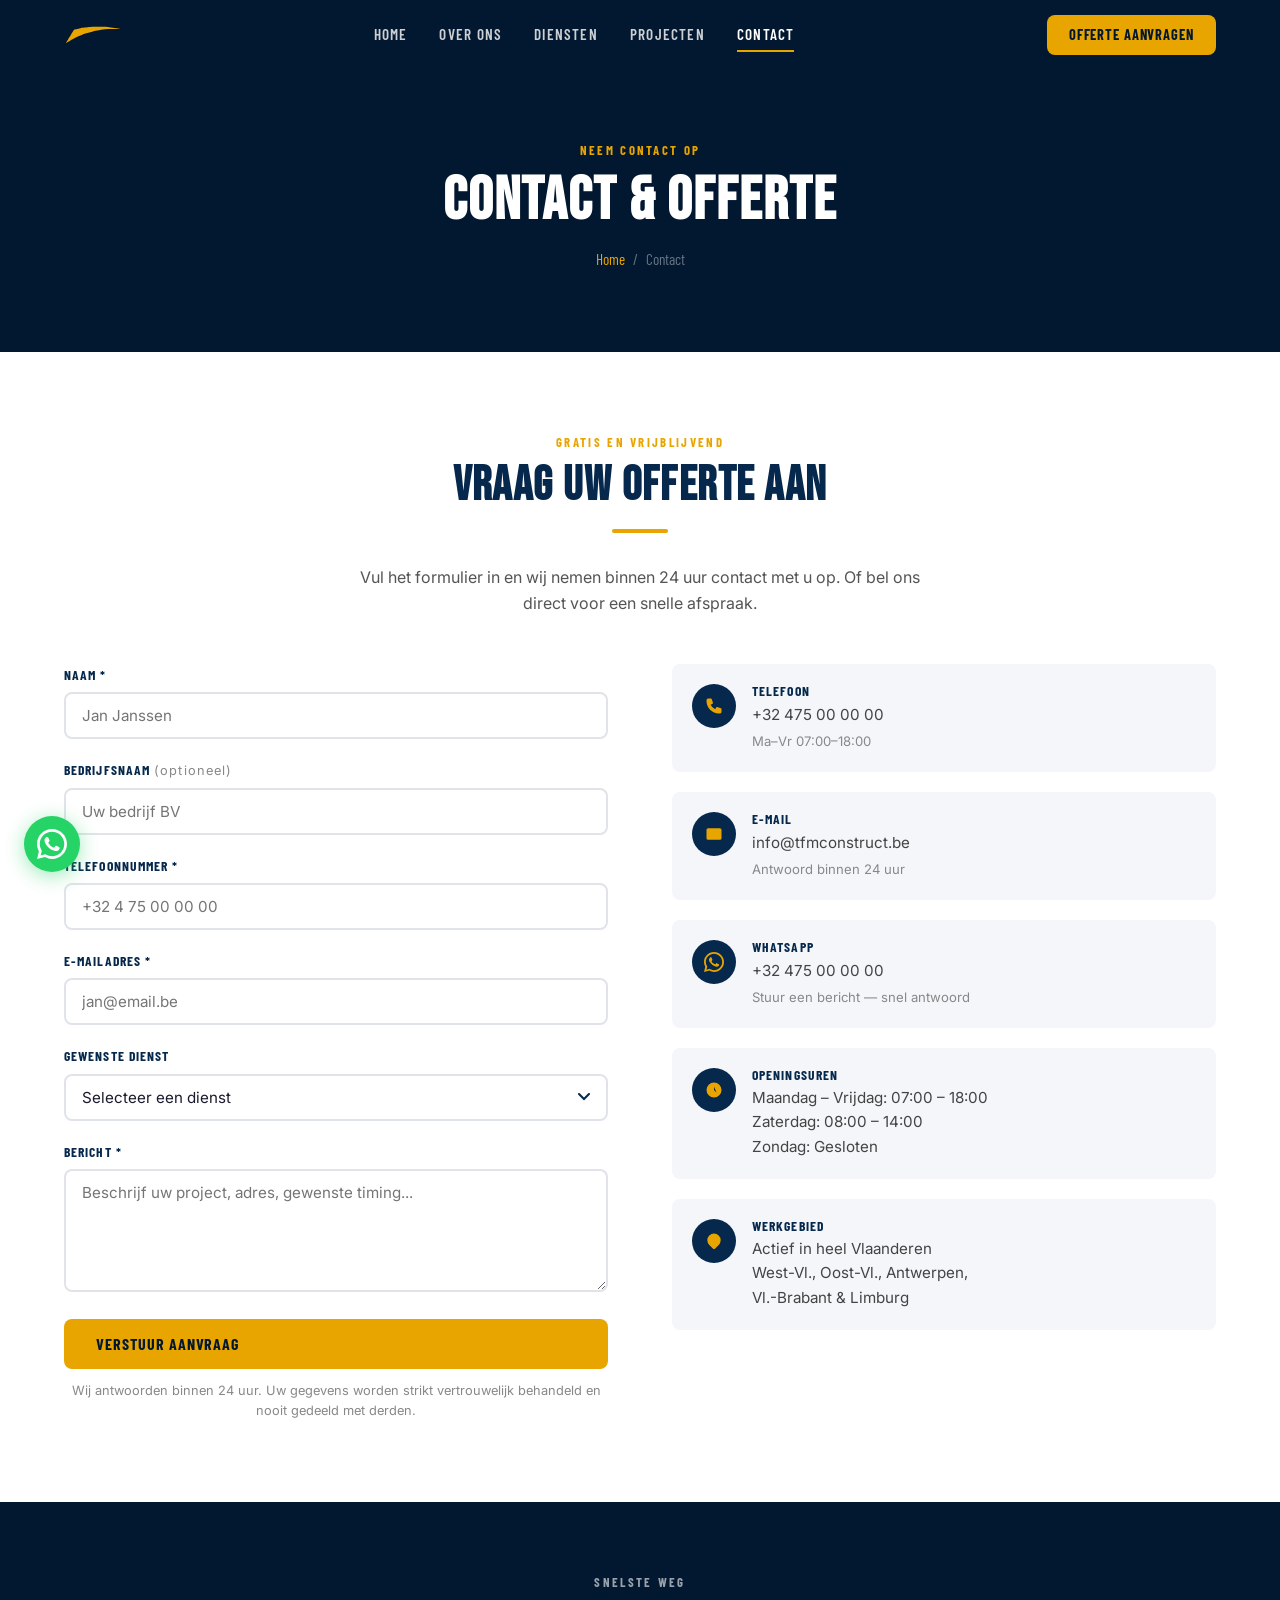
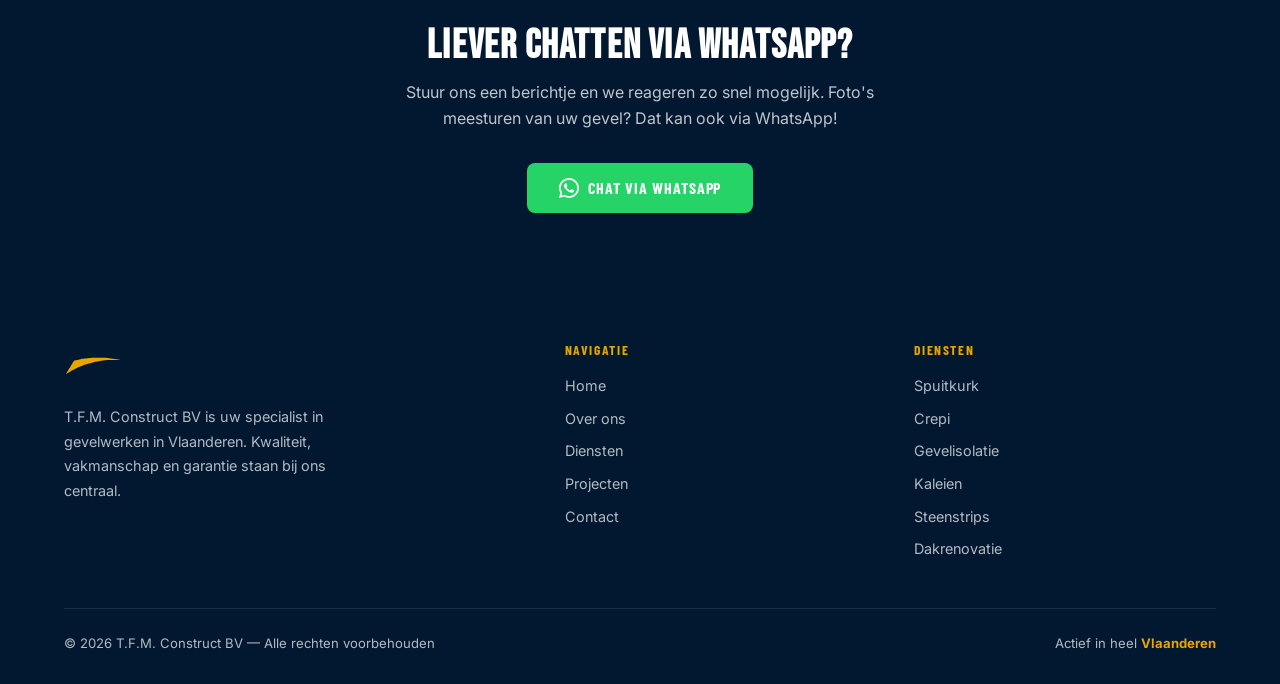
==== contact.html @ 4336fee7 "Accurate Flanders map, lightbox on all photos, new services (Steenstrips + Dakwerken), nav Home, cro" ====
<!DOCTYPE html>
<html lang="nl">
<head>
  <meta charset="UTF-8">
  <meta name="viewport" content="width=device-width,initial-scale=1">
  <title>Contact — Gratis Offerte Aanvragen | T.F.M. Construct BV</title>
  <meta name="description" content="Neem contact op met T.F.M. Construct BV voor een gratis plaatsbezoek en offerte. Gevelwerken in heel Vlaanderen. Bereikbaar via telefoon, e-mail of WhatsApp.">
  <link rel="canonical" href="https://tfmconstruct.be/contact.html">

  <meta property="og:type" content="website">
  <meta property="og:title" content="Contact — Gratis Offerte Aanvragen | T.F.M. Construct BV">
  <meta property="og:description" content="Neem contact op voor een gratis plaatsbezoek en vrijblijvende offerte voor gevelwerken in Vlaanderen.">
  <meta property="og:url" content="https://tfmconstruct.be/contact.html">

  <meta name="geo.region" content="BE-VLG">
  <meta name="geo.placename" content="Vlaanderen">
  <meta name="ICBM" content="51.0,4.0">

  <link rel="preconnect" href="https://fonts.googleapis.com">
  <link rel="preconnect" href="https://fonts.gstatic.com" crossorigin>

  <link rel="stylesheet" href="style.css">

  <script type="application/ld+json">
  {
    "@context": "https://schema.org",
    "@type": "BreadcrumbList",
    "itemListElement": [
      {"@type":"ListItem","position":1,"name":"Home","item":"https://tfmconstruct.be/"},
      {"@type":"ListItem","position":2,"name":"Contact","item":"https://tfmconstruct.be/contact.html"}
    ]
  }
  </script>
</head>
<body>

<!-- NAV -->
<nav class="nav" role="navigation" aria-label="Hoofdnavigatie">
  <div class="nav-inner">
    <a href="index.html" aria-label="T.F.M. Construct BV — Home">
      <img src="GEVELWERKEN logo-2.svg" class="logo-img" alt="T.F.M. Construct BV" width="160" height="46">
    </a>
    <div class="nav-links">
      <a href="index.html">Home</a>
      <a href="over-ons.html">Over ons</a>
      <a href="diensten.html">Diensten</a>
      <a href="projecten.html">Projecten</a>
      <a href="contact.html" class="active">Contact</a>
    </div>
    <a href="contact.html" class="nav-cta active" aria-current="page">Offerte aanvragen</a>
    <button class="hamburger" aria-label="Menu openen" aria-expanded="false">
      <span></span><span></span><span></span>
    </button>
  </div>
</nav>
<div class="mobile-menu" role="dialog" aria-modal="true" aria-label="Mobiel menu">
  <a href="index.html">Home</a>
  <a href="over-ons.html">Over ons</a>
  <a href="diensten.html">Diensten</a>
  <a href="projecten.html">Projecten</a>
  <a href="contact.html" class="active">Contact</a>
  <a href="contact.html" class="btn-primary">Offerte aanvragen</a>
</div>

<!-- PAGE HERO -->
<header class="page-hero">
  <div class="si">
    <p class="section-label">Neem contact op</p>
    <h1>Contact &amp; Offerte</h1>
    <nav class="breadcrumb" aria-label="Broodkruimelpad">
      <a href="index.html">Home</a>
      <span aria-hidden="true">/</span>
      <span aria-current="page">Contact</span>
    </nav>
  </div>
</header>

<!-- CONTACT FORM + INFO -->
<section id="contact" class="contact-section">
  <div class="si">
    <div class="section-center reveal">
      <p class="section-label">Gratis en vrijblijvend</p>
      <h2 class="section-title">Vraag uw offerte aan</h2>
      <div class="gold-line"></div>
      <p style="color:#555;max-width:580px;margin:0 auto">Vul het formulier in en wij nemen binnen 24 uur contact met u op. Of bel ons direct voor een snelle afspraak.</p>
    </div>
    <div class="contact-grid" style="margin-top:3rem;align-items:start">
      <!-- FORM -->
      <div class="reveal">
        <form class="contact-form" novalidate>
          <div class="form-group">
            <label for="naam">Naam *</label>
            <input type="text" id="naam" name="naam" placeholder="Jan Janssen" required autocomplete="name">
          </div>
          <div class="form-group">
            <label for="bedrijf">Bedrijfsnaam <span style="font-weight:400;text-transform:none;font-family:Inter,sans-serif;font-size:.8rem;color:#888">(optioneel)</span></label>
            <input type="text" id="bedrijf" name="bedrijf" placeholder="Uw bedrijf BV" autocomplete="organization">
          </div>
          <div class="form-group">
            <label for="tel">Telefoonnummer *</label>
            <input type="tel" id="tel" name="tel" placeholder="+32 4 75 00 00 00" required autocomplete="tel">
          </div>
          <div class="form-group">
            <label for="email">E-mailadres *</label>
            <input type="email" id="email" name="email" placeholder="jan@email.be" required autocomplete="email">
          </div>
          <div class="form-group">
            <label for="dienst">Gewenste dienst</label>
            <select id="dienst" name="dienst">
              <option value="" disabled selected>Selecteer een dienst</option>
              <option value="spuitkurk">Spuitkurk</option>
              <option value="crepi">Crepi</option>
              <option value="gevelisolatie">Gevelisolatie</option>
              <option value="kaleien">Kaleien</option>
              <option value="steenstrips">Steenstrips</option>
              <option value="dakrenovatie">Dakrenovatie</option>
              <option value="dakisolatie">Dakisolatie</option>
              <option value="combinatie">Combinatie van diensten</option>
              <option value="advies">Advies / Ik weet het nog niet</option>
            </select>
          </div>
          <div class="form-group">
            <label for="bericht">Bericht *</label>
            <textarea id="bericht" name="bericht" rows="5" placeholder="Beschrijf uw project, adres, gewenste timing..." required></textarea>
          </div>
          <button type="submit" class="btn-primary form-submit">Verstuur aanvraag</button>
          <p class="form-note">Wij antwoorden binnen 24 uur. Uw gegevens worden strikt vertrouwelijk behandeld en nooit gedeeld met derden.</p>
        </form>
      </div>

      <!-- CONTACT INFO -->
      <div class="contact-info reveal-r">
        <div class="info-card">
          <div class="info-icon">
            <svg viewBox="0 0 24 24" xmlns="http://www.w3.org/2000/svg"><path d="M3 5a2 2 0 012-2h3.28a1 1 0 01.948.684l1.498 4.493a1 1 0 01-.502 1.21l-2.257 1.13a11.042 11.042 0 005.516 5.516l1.13-2.257a1 1 0 011.21-.502l4.493 1.498a1 1 0 01.684.949V19a2 2 0 01-2 2h-1C9.716 21 3 14.284 3 6V5z"/></svg>
          </div>
          <div>
            <h4>Telefoon</h4>
            <a href="tel:+3247500000">+32 475 00 00 00</a>
            <p style="font-size:.82rem;color:#888;margin-top:.2rem">Ma&ndash;Vr 07:00&ndash;18:00</p>
          </div>
        </div>
        <div class="info-card">
          <div class="info-icon">
            <svg viewBox="0 0 24 24" xmlns="http://www.w3.org/2000/svg"><path d="M3 8l7.89 5.26a2 2 0 002.22 0L21 8M5 19h14a2 2 0 002-2V7a2 2 0 00-2-2H5a2 2 0 00-2 2v10a2 2 0 002 2z"/></svg>
          </div>
          <div>
            <h4>E-mail</h4>
            <a href="mailto:info@tfmconstruct.be">info@tfmconstruct.be</a>
            <p style="font-size:.82rem;color:#888;margin-top:.2rem">Antwoord binnen 24 uur</p>
          </div>
        </div>
        <div class="info-card">
          <div class="info-icon">
            <svg viewBox="0 0 24 24" xmlns="http://www.w3.org/2000/svg"><path d="M17.472 14.382c-.297-.149-1.758-.867-2.03-.967-.273-.099-.471-.148-.67.15-.197.297-.767.966-.94 1.164-.173.199-.347.223-.644.075-.297-.15-1.255-.463-2.39-1.475-.883-.788-1.48-1.761-1.653-2.059-.173-.297-.018-.458.13-.606.134-.133.298-.347.446-.52.149-.174.198-.298.298-.497.099-.198.05-.371-.025-.52-.075-.149-.669-1.612-.916-2.207-.242-.579-.487-.5-.669-.51-.173-.008-.371-.01-.57-.01-.198 0-.52.074-.792.372-.272.297-1.04 1.016-1.04 2.479 0 1.462 1.065 2.875 1.213 3.074.149.198 2.096 3.2 5.077 4.487.709.306 1.262.489 1.694.625.712.227 1.36.195 1.871.118.571-.085 1.758-.719 2.006-1.413.248-.694.248-1.289.173-1.413-.074-.124-.272-.198-.57-.347z"/><path d="M12 0C5.373 0 0 5.373 0 12c0 2.115.549 4.1 1.51 5.83L.057 24l6.304-1.654A11.954 11.954 0 0012 24c6.627 0 12-5.373 12-12S18.627 0 12 0zm0 21.818a9.817 9.817 0 01-5.012-1.375l-.36-.213-3.732.979.997-3.64-.235-.374A9.818 9.818 0 012.182 12C2.182 6.57 6.57 2.182 12 2.182 17.43 2.182 21.818 6.57 21.818 12c0 5.43-4.388 9.818-9.818 9.818z"/></svg>
          </div>
          <div>
            <h4>WhatsApp</h4>
            <a href="https://wa.me/3247500000" target="_blank" rel="noopener">+32 475 00 00 00</a>
            <p style="font-size:.82rem;color:#888;margin-top:.2rem">Stuur een bericht &mdash; snel antwoord</p>
          </div>
        </div>
        <div class="info-card">
          <div class="info-icon">
            <svg viewBox="0 0 24 24" xmlns="http://www.w3.org/2000/svg"><path d="M12 8v4l3 3m6-3a9 9 0 11-18 0 9 9 0 0118 0z"/></svg>
          </div>
          <div>
            <h4>Openingsuren</h4>
            <p>Maandag &ndash; Vrijdag: 07:00 &ndash; 18:00<br>Zaterdag: 08:00 &ndash; 14:00<br>Zondag: Gesloten</p>
          </div>
        </div>
        <div class="info-card">
          <div class="info-icon">
            <svg viewBox="0 0 24 24" xmlns="http://www.w3.org/2000/svg"><path d="M17.657 16.657L13.414 20.9a1.998 1.998 0 01-2.827 0l-4.244-4.243a8 8 0 1111.314 0z"/><path d="M15 11a3 3 0 11-6 0 3 3 0 016 0z"/></svg>
          </div>
          <div>
            <h4>Werkgebied</h4>
            <p>Actief in heel Vlaanderen<br>West-Vl., Oost-Vl., Antwerpen,<br>Vl.-Brabant &amp; Limburg</p>
          </div>
        </div>
      </div>
    </div>
  </div>
</section>

<!-- WHATSAPP CTA SECTION -->
<section class="wa-section">
  <div class="si section-center reveal">
    <p class="section-label" style="color:rgba(255,255,255,.6)">Snelste weg</p>
    <h2>Liever chatten via WhatsApp?</h2>
    <p>Stuur ons een berichtje en we reageren zo snel mogelijk. Foto's meesturen van uw gevel? Dat kan ook via WhatsApp!</p>
    <a href="https://wa.me/3247500000" class="btn-wa" target="_blank" rel="noopener">
      <svg viewBox="0 0 24 24" xmlns="http://www.w3.org/2000/svg"><path d="M17.472 14.382c-.297-.149-1.758-.867-2.03-.967-.273-.099-.471-.148-.67.15-.197.297-.767.966-.94 1.164-.173.199-.347.223-.644.075-.297-.15-1.255-.463-2.39-1.475-.883-.788-1.48-1.761-1.653-2.059-.173-.297-.018-.458.13-.606.134-.133.298-.347.446-.52.149-.174.198-.298.298-.497.099-.198.05-.371-.025-.52-.075-.149-.669-1.612-.916-2.207-.242-.579-.487-.5-.669-.51-.173-.008-.371-.01-.57-.01-.198 0-.52.074-.792.372-.272.297-1.04 1.016-1.04 2.479 0 1.462 1.065 2.875 1.213 3.074.149.198 2.096 3.2 5.077 4.487.709.306 1.262.489 1.694.625.712.227 1.36.195 1.871.118.571-.085 1.758-.719 2.006-1.413.248-.694.248-1.289.173-1.413-.074-.124-.272-.198-.57-.347z"/><path d="M12 0C5.373 0 0 5.373 0 12c0 2.115.549 4.1 1.51 5.83L.057 24l6.304-1.654A11.954 11.954 0 0012 24c6.627 0 12-5.373 12-12S18.627 0 12 0zm0 21.818a9.817 9.817 0 01-5.012-1.375l-.36-.213-3.732.979.997-3.64-.235-.374A9.818 9.818 0 012.182 12C2.182 6.57 6.57 2.182 12 2.182 17.43 2.182 21.818 6.57 21.818 12c0 5.43-4.388 9.818-9.818 9.818z"/></svg>
      Chat via WhatsApp
    </a>
  </div>
</section>

<!-- FOOTER -->
<footer class="footer">
  <div class="si">
    <div class="footer-grid">
      <div class="footer-brand">
        <img src="GEVELWERKEN logo-2.svg" class="logo-img" alt="T.F.M. Construct BV" width="160" height="46" loading="lazy">
        <p>T.F.M. Construct BV is uw specialist in gevelwerken in Vlaanderen. Kwaliteit, vakmanschap en garantie staan bij ons centraal.</p>
      </div>
      <div>
        <h4>Navigatie</h4>
        <nav class="footer-links">
          <a href="index.html">Home</a>
          <a href="over-ons.html">Over ons</a>
          <a href="diensten.html">Diensten</a>
          <a href="projecten.html">Projecten</a>
          <a href="contact.html">Contact</a>
        </nav>
      </div>
      <div>
        <h4>Diensten</h4>
        <nav class="footer-links">
          <a href="diensten.html#spuitkurk">Spuitkurk</a>
          <a href="diensten.html#crepi">Crepi</a>
          <a href="diensten.html#gevelisolatie">Gevelisolatie</a>
          <a href="diensten.html#kaleien">Kaleien</a>
          <a href="diensten.html#steenstrips">Steenstrips</a>
          <a href="diensten.html#dakrenovatie">Dakrenovatie</a>
        </nav>
      </div>
    </div>
    <div class="footer-bottom">
      <p>&copy; 2026 T.F.M. Construct BV &mdash; Alle rechten voorbehouden</p>
      <p>Actief in heel <strong style="color:var(--gold)">Vlaanderen</strong></p>
    </div>
  </div>
</footer>

<a href="https://wa.me/3247500000" class="wa-float" target="_blank" rel="noopener" aria-label="WhatsApp">
  <svg viewBox="0 0 24 24" xmlns="http://www.w3.org/2000/svg"><path d="M17.472 14.382c-.297-.149-1.758-.867-2.03-.967-.273-.099-.471-.148-.67.15-.197.297-.767.966-.94 1.164-.173.199-.347.223-.644.075-.297-.15-1.255-.463-2.39-1.475-.883-.788-1.48-1.761-1.653-2.059-.173-.297-.018-.458.13-.606.134-.133.298-.347.446-.52.149-.174.198-.298.298-.497.099-.198.05-.371-.025-.52-.075-.149-.669-1.612-.916-2.207-.242-.579-.487-.5-.669-.51-.173-.008-.371-.01-.57-.01-.198 0-.52.074-.792.372-.272.297-1.04 1.016-1.04 2.479 0 1.462 1.065 2.875 1.213 3.074.149.198 2.096 3.2 5.077 4.487.709.306 1.262.489 1.694.625.712.227 1.36.195 1.871.118.571-.085 1.758-.719 2.006-1.413.248-.694.248-1.289.173-1.413-.074-.124-.272-.198-.57-.347z"/><path d="M12 0C5.373 0 0 5.373 0 12c0 2.115.549 4.1 1.51 5.83L.057 24l6.304-1.654A11.954 11.954 0 0012 24c6.627 0 12-5.373 12-12S18.627 0 12 0zm0 21.818a9.817 9.817 0 01-5.012-1.375l-.36-.213-3.732.979.997-3.64-.235-.374A9.818 9.818 0 012.182 12C2.182 6.57 6.57 2.182 12 2.182 17.43 2.182 21.818 6.57 21.818 12c0 5.43-4.388 9.818-9.818 9.818z"/></svg>
</a>
<!-- No sticky CTA on contact page itself — user is already here -->

<script src="main.js" defer></script>
</body>
</html>
---- style.css ----
/* ============================================================
   T.F.M. Construct BV — style.css
   ============================================================ */

/* ---------- Google Fonts ---------- */
@import url('https://fonts.googleapis.com/css2?family=Bebas+Neue&family=Barlow+Condensed:wght@400;600;700&family=Inter:wght@400;500;600&display=swap');

/* ---------- Reset ---------- */
*,*::before,*::after{box-sizing:border-box;margin:0;padding:0}
html{scroll-behavior:smooth;font-size:16px}
body{font-family:'Inter',sans-serif;color:#1a1a2e;background:#fff;line-height:1.6;overflow-x:hidden}
img{display:block;max-width:100%}
a{text-decoration:none;color:inherit}
ul{list-style:none}
button{cursor:pointer;border:none;background:none;font:inherit}

/* ---------- CSS Variables ---------- */
:root{
  --navy:#05284C;
  --navy-dk:#021830;
  --gold:#E8A500;
  --gold-lt:#F5C842;
  --white:#fff;
  --off:#F4F6F9;
  --radius:8px;
  --shadow:0 4px 24px rgba(5,40,76,.12);
  --transition:.3s ease;
}

/* ---------- Typography ---------- */
h1,h2,h3,h4{font-family:'Bebas Neue',sans-serif;line-height:1.1;letter-spacing:.03em}
.section-label{font-family:'Barlow Condensed',sans-serif;font-weight:700;font-size:.8rem;letter-spacing:.18em;text-transform:uppercase;color:var(--gold);margin-bottom:.5rem}
.section-title{font-family:'Bebas Neue',sans-serif;font-size:clamp(2rem,4vw,3rem);color:var(--navy);margin-bottom:1rem}
.section-title.light{color:var(--white)}
.gold-line{width:56px;height:4px;background:var(--gold);border-radius:2px;margin:0 auto 2rem}
.gold-line.left{margin-left:0}

/* ---------- Layout ---------- */
.si{max-width:1200px;margin:0 auto;padding:0 24px}
section{padding:80px 0}
.section-center{text-align:center}

/* ---------- Buttons ---------- */
.btn-primary{display:inline-flex;align-items:center;gap:.5rem;font-family:'Barlow Condensed',sans-serif;font-weight:700;font-size:1rem;letter-spacing:.06em;text-transform:uppercase;background:var(--gold);color:var(--navy-dk);padding:.75rem 2rem;border-radius:var(--radius);transition:background var(--transition),transform var(--transition),box-shadow var(--transition)}
.btn-primary:hover{background:var(--gold-lt);transform:translateY(-2px);box-shadow:0 8px 24px rgba(232,165,0,.35)}
.btn-outline{display:inline-flex;align-items:center;gap:.5rem;font-family:'Barlow Condensed',sans-serif;font-weight:700;font-size:1rem;letter-spacing:.06em;text-transform:uppercase;background:transparent;color:var(--white);padding:.75rem 2rem;border-radius:var(--radius);border:2px solid var(--white);transition:background var(--transition),color var(--transition),transform var(--transition)}
.btn-outline:hover{background:var(--white);color:var(--navy);transform:translateY(-2px)}
.btn-wa{display:inline-flex;align-items:center;gap:.6rem;font-family:'Barlow Condensed',sans-serif;font-weight:700;font-size:1rem;letter-spacing:.06em;text-transform:uppercase;background:#25D366;color:#fff;padding:.75rem 2rem;border-radius:var(--radius);transition:background var(--transition),transform var(--transition)}
.btn-wa:hover{background:#1ebe5a;transform:translateY(-2px)}
.btn-wa svg{width:20px;height:20px;fill:#fff;flex-shrink:0}

/* ---------- Navigation ---------- */
.nav{position:fixed;top:0;left:0;right:0;z-index:1000;height:70px;background:var(--navy-dk);display:flex;align-items:center;transition:box-shadow var(--transition)}
.nav.scrolled{box-shadow:0 2px 20px rgba(0,0,0,.4)}
.nav-inner{max-width:1200px;width:100%;margin:0 auto;padding:0 24px;display:flex;align-items:center;justify-content:space-between}
.logo-img{height:46px;width:auto}
.nav-links{display:flex;align-items:center;gap:2rem}
.nav-links a{font-family:'Barlow Condensed',sans-serif;font-weight:600;font-size:.95rem;letter-spacing:.08em;text-transform:uppercase;color:rgba(255,255,255,.8);transition:color var(--transition);padding:.25rem 0;border-bottom:2px solid transparent}
.nav-links a:hover,.nav-links a.active{color:var(--white);border-bottom-color:var(--gold)}
.nav-cta{font-family:'Barlow Condensed',sans-serif;font-weight:700;font-size:.9rem;letter-spacing:.06em;text-transform:uppercase;background:var(--gold);color:var(--navy-dk);padding:.5rem 1.4rem;border-radius:var(--radius);transition:background var(--transition)}
.nav-cta:hover{background:var(--gold-lt)}

/* Hamburger */
.hamburger{display:none;flex-direction:column;gap:5px;padding:4px;cursor:pointer;z-index:1100}
.hamburger span{display:block;width:24px;height:2px;background:var(--white);border-radius:2px;transition:transform var(--transition),opacity var(--transition)}
.hamburger.open span:nth-child(1){transform:translateY(7px) rotate(45deg)}
.hamburger.open span:nth-child(2){opacity:0}
.hamburger.open span:nth-child(3){transform:translateY(-7px) rotate(-45deg)}

/* Mobile menu */
.mobile-menu{display:none;position:fixed;inset:0;background:var(--navy-dk);z-index:999;flex-direction:column;align-items:center;justify-content:center;gap:2rem;padding:2rem}
.mobile-menu.open{display:flex}
.mobile-menu a{font-family:'Bebas Neue',sans-serif;font-size:2rem;color:var(--white);letter-spacing:.08em;transition:color var(--transition)}
.mobile-menu a:hover,.mobile-menu a.active{color:var(--gold)}
.mobile-menu .btn-primary{font-size:1.1rem;margin-top:1rem}

/* ---------- Hero base ---------- */
.hero{position:relative;min-height:100vh;display:flex;align-items:center;overflow:hidden}
.hero-bg{position:absolute;inset:0;background-size:cover;background-position:center;background-repeat:no-repeat}
.hero-overlay{position:absolute;inset:0;background:linear-gradient(135deg,rgba(2,24,48,.85) 0%,rgba(5,40,76,.6) 100%)}
.hero-content{position:relative;z-index:2;color:var(--white)}
.hero-label{font-family:'Barlow Condensed',sans-serif;font-weight:700;font-size:.85rem;letter-spacing:.2em;text-transform:uppercase;color:var(--gold);margin-bottom:1rem}
.hero h1{font-size:clamp(2.8rem,6vw,5rem);color:var(--white);margin-bottom:1rem;max-width:800px}
.hero-sub{font-size:1.1rem;color:rgba(255,255,255,.85);max-width:560px;margin-bottom:2rem;line-height:1.7}
.hero-btns{display:flex;gap:1rem;flex-wrap:wrap}

/* Page hero (inner pages) */
.page-hero{background:var(--navy-dk);padding:140px 0 80px;text-align:center}
.page-hero h1{color:var(--white);font-size:clamp(2.2rem,5vw,3.8rem)}
.breadcrumb{display:flex;align-items:center;justify-content:center;gap:.5rem;margin-top:.75rem;font-family:'Barlow Condensed',sans-serif;font-size:.95rem;color:rgba(255,255,255,.6)}
.breadcrumb a{color:var(--gold);transition:opacity var(--transition)}
.breadcrumb a:hover{opacity:.8}
.breadcrumb span{color:rgba(255,255,255,.4)}

/* ---------- Stat cards ---------- */
.stats{display:grid;grid-template-columns:repeat(3,1fr);gap:1.5rem;margin-top:3rem}
.stat-card{background:rgba(255,255,255,.08);backdrop-filter:blur(8px);border:1px solid rgba(255,255,255,.15);border-radius:var(--radius);padding:1.5rem;text-align:center;color:var(--white)}
.stat-num{font-family:'Bebas Neue',sans-serif;font-size:2.8rem;color:var(--gold);line-height:1}
.stat-txt{font-family:'Barlow Condensed',sans-serif;font-size:.95rem;letter-spacing:.05em;text-transform:uppercase;color:rgba(255,255,255,.8);margin-top:.25rem}

/* ---------- Service cards ---------- */
.services-grid{display:grid;grid-template-columns:repeat(3,1fr);gap:1.5rem;margin-top:3rem}
.service-card{border-radius:var(--radius);overflow:hidden;box-shadow:var(--shadow);background:var(--white);transition:transform var(--transition),box-shadow var(--transition);cursor:pointer}
.service-card:hover{transform:translateY(-6px);box-shadow:0 12px 40px rgba(5,40,76,.18)}
.service-card-img{height:220px;overflow:hidden}
.service-card-img img{width:100%;height:100%;object-fit:cover;transition:transform .4s ease}
.service-card:hover .service-card-img img{transform:scale(1.06)}
.service-card-body{padding:1.25rem}
.service-card-body h3{font-size:1.4rem;color:var(--navy);margin-bottom:.5rem}
.service-card-body p{font-size:.9rem;color:#555;line-height:1.6}
.service-card-link{display:inline-flex;align-items:center;gap:.3rem;font-family:'Barlow Condensed',sans-serif;font-weight:700;font-size:.85rem;letter-spacing:.06em;text-transform:uppercase;color:var(--gold);margin-top:.75rem;transition:gap var(--transition)}
.service-card-link:hover{gap:.6rem}

/* ---------- Flanders Map ---------- */
.map-section{background:var(--off);padding:80px 0}
.map-wrap{display:flex;gap:3rem;align-items:center;flex-wrap:wrap}
.map-text{flex:1;min-width:260px}
.map-text p{color:#444;line-height:1.8;margin-top:1rem}
.map-svg-wrap{flex:1.4;min-width:300px}
.map-svg-wrap svg{width:100%;height:auto}
.province{fill:var(--navy);stroke:#fff;stroke-width:2;transition:fill var(--transition);cursor:pointer}
.province:hover{fill:var(--gold)}
.city-dot{fill:var(--gold)}
.city-label{fill:#fff;font-family:'Barlow Condensed',sans-serif;font-size:10px;pointer-events:none}
.prov-label{fill:#fff;font-family:'Barlow Condensed',sans-serif;font-size:11px;font-weight:700;pointer-events:none;text-anchor:middle}
.map-tooltip{position:absolute;background:var(--navy-dk);color:#fff;font-family:'Barlow Condensed',sans-serif;font-size:.85rem;padding:.4rem .8rem;border-radius:4px;pointer-events:none;opacity:0;transition:opacity .2s;white-space:nowrap;z-index:50}

/* ---------- Process ---------- */
.process-section{background:var(--navy);padding:80px 0}
.process-grid{display:grid;grid-template-columns:repeat(4,1fr);gap:2rem;margin-top:3rem}
.process-step{text-align:center;color:var(--white)}
.step-num{font-family:'Bebas Neue',sans-serif;font-size:4rem;color:var(--gold);line-height:1}
.step-icon{width:60px;height:60px;background:rgba(255,255,255,.08);border-radius:50%;display:flex;align-items:center;justify-content:center;margin:0 auto .75rem}
.step-icon svg{width:28px;height:28px;fill:var(--gold)}
.process-step h3{font-size:1.3rem;margin-bottom:.5rem}
.process-step p{font-size:.9rem;color:rgba(255,255,255,.7);line-height:1.6}

/* ---------- Voor & Na ---------- */
.vn-grid{display:grid;grid-template-columns:1fr 1fr;gap:2rem;margin-top:2.5rem}
.vn-pair{display:grid;grid-template-columns:1fr 1fr;gap:.75rem;border-radius:var(--radius);overflow:hidden}
.vn-img{position:relative;overflow:hidden}
.vn-img img{width:100%;height:260px;object-fit:cover;transition:transform .4s ease}
.vn-img:hover img{transform:scale(1.04)}
.vn-label{position:absolute;bottom:0;left:0;right:0;background:linear-gradient(transparent,rgba(0,0,0,.7));padding:.75rem .75rem .5rem;font-family:'Barlow Condensed',sans-serif;font-weight:700;font-size:.9rem;letter-spacing:.1em;text-transform:uppercase;color:#fff}
.vn-title{font-family:'Barlow Condensed',sans-serif;font-weight:700;font-size:.85rem;letter-spacing:.08em;text-transform:uppercase;color:#666;margin-bottom:.4rem}

/* ---------- CTA Banner ---------- */
.cta-banner{background:linear-gradient(135deg,var(--gold) 0%,var(--gold-lt) 100%);padding:70px 0;text-align:center}
.cta-banner h2{font-size:clamp(1.8rem,4vw,2.8rem);color:var(--navy-dk);margin-bottom:.75rem}
.cta-banner p{color:var(--navy);opacity:.85;max-width:560px;margin:0 auto 2rem}
.cta-banner .btn-primary{background:var(--navy-dk);color:#fff}
.cta-banner .btn-primary:hover{background:var(--navy)}

/* ---------- Contact Form ---------- */
.contact-section{padding:80px 0}
.contact-grid{display:grid;grid-template-columns:1fr 1fr;gap:4rem;align-items:start;margin-top:3rem}
.form-group{margin-bottom:1.25rem}
.form-group label{display:block;font-family:'Barlow Condensed',sans-serif;font-weight:700;font-size:.85rem;letter-spacing:.08em;text-transform:uppercase;color:var(--navy);margin-bottom:.4rem}
.form-group input,
.form-group select,
.form-group textarea{width:100%;padding:.75rem 1rem;border:2px solid #e0e4ea;border-radius:var(--radius);font-family:'Inter',sans-serif;font-size:.95rem;color:#1a1a2e;background:#fff;transition:border-color var(--transition),box-shadow var(--transition);outline:none}
.form-group input:focus,
.form-group select:focus,
.form-group textarea:focus{border-color:var(--gold);box-shadow:0 0 0 3px rgba(232,165,0,.15)}
.form-group textarea{resize:vertical;min-height:120px}
.form-group select{appearance:none;background-image:url("data:image/svg+xml,%3Csvg xmlns='http://www.w3.org/2000/svg' width='12' height='8' fill='none'%3E%3Cpath d='M1 1l5 5 5-5' stroke='%2305284C' stroke-width='2' stroke-linecap='round'/%3E%3C/svg%3E");background-repeat:no-repeat;background-position:right 1rem center;padding-right:2.5rem}
.form-submit{width:100%}
.form-note{font-size:.8rem;color:#888;margin-top:.75rem;text-align:center}

/* Contact info cards */
.contact-info{display:flex;flex-direction:column;gap:1.25rem}
.info-card{display:flex;align-items:flex-start;gap:1rem;background:var(--off);border-radius:var(--radius);padding:1.25rem}
.info-icon{width:44px;height:44px;background:var(--navy);border-radius:50%;display:flex;align-items:center;justify-content:center;flex-shrink:0}
.info-icon svg{width:20px;height:20px;fill:var(--gold)}
.info-card h4{font-family:'Barlow Condensed',sans-serif;font-weight:700;font-size:.85rem;letter-spacing:.08em;text-transform:uppercase;color:var(--navy);margin-bottom:.2rem}
.info-card p,.info-card a{font-size:.95rem;color:#444;transition:color var(--transition)}
.info-card a:hover{color:var(--gold)}

/* ---------- WhatsApp CTA section ---------- */
.wa-section{background:var(--navy-dk);padding:70px 0;text-align:center}
.wa-section h2{color:#fff;font-size:clamp(1.8rem,3.5vw,2.5rem);margin-bottom:.75rem}
.wa-section p{color:rgba(255,255,255,.75);max-width:500px;margin:0 auto 2rem}

/* ---------- Floating WhatsApp button ---------- */
.wa-float{position:fixed;bottom:28px;left:24px;z-index:900;width:56px;height:56px;background:#25D366;border-radius:50%;display:flex;align-items:center;justify-content:center;box-shadow:0 4px 20px rgba(37,211,102,.45);animation:waPulse 2.5s infinite}
.wa-float svg{width:30px;height:30px;fill:#fff}
.wa-float:hover{background:#1ebe5a;animation:none;transform:scale(1.1)}
@keyframes waPulse{0%,100%{box-shadow:0 4px 20px rgba(37,211,102,.45)}50%{box-shadow:0 4px 32px rgba(37,211,102,.75),0 0 0 8px rgba(37,211,102,.12)}}

/* ---------- Sticky CTA (bottom-right) ---------- */
.sticky-cta{position:fixed;bottom:28px;right:24px;z-index:900;font-family:'Barlow Condensed',sans-serif;font-weight:700;font-size:.9rem;letter-spacing:.06em;text-transform:uppercase;background:var(--gold);color:var(--navy-dk);padding:.65rem 1.4rem;border-radius:50px;box-shadow:0 4px 20px rgba(232,165,0,.45);animation:ctaPulse 2.5s infinite;transition:opacity .3s,transform .3s}
.sticky-cta:hover{background:var(--gold-lt);animation:none;transform:translateY(-2px)}
.sticky-cta.hidden{opacity:0;pointer-events:none;transform:translateY(10px)}
@keyframes ctaPulse{0%,100%{box-shadow:0 4px 20px rgba(232,165,0,.45)}50%{box-shadow:0 4px 32px rgba(232,165,0,.75),0 0 0 8px rgba(232,165,0,.12)}}

/* ---------- Footer ---------- */
.footer{background:var(--navy-dk);color:rgba(255,255,255,.7);padding:60px 0 30px}
.footer-grid{display:grid;grid-template-columns:1.5fr 1fr 1fr;gap:3rem;margin-bottom:3rem}
.footer-brand p{font-size:.9rem;margin-top:1rem;line-height:1.7;max-width:280px}
.footer h4{font-family:'Barlow Condensed',sans-serif;font-weight:700;font-size:.85rem;letter-spacing:.12em;text-transform:uppercase;color:var(--gold);margin-bottom:1rem}
.footer-links{display:flex;flex-direction:column;gap:.6rem}
.footer-links a{font-size:.9rem;color:rgba(255,255,255,.7);transition:color var(--transition)}
.footer-links a:hover{color:var(--gold)}
.footer-bottom{border-top:1px solid rgba(255,255,255,.1);padding-top:1.5rem;display:flex;justify-content:space-between;align-items:center;flex-wrap:gap;gap:1rem;font-size:.82rem}
.footer-bottom a{color:var(--gold);transition:opacity var(--transition)}
.footer-bottom a:hover{opacity:.8}

/* ---------- About page ---------- */
.values-grid{display:grid;grid-template-columns:repeat(3,1fr);gap:2rem;margin-top:3rem}
.value-card{background:var(--white);border-radius:var(--radius);padding:2rem;box-shadow:var(--shadow);text-align:center;transition:transform var(--transition)}
.value-card:hover{transform:translateY(-4px)}
.value-icon{width:64px;height:64px;background:var(--navy);border-radius:50%;display:flex;align-items:center;justify-content:center;margin:0 auto 1rem}
.value-icon svg{width:30px;height:30px;fill:var(--gold)}
.value-card h3{font-size:1.4rem;color:var(--navy);margin-bottom:.5rem}
.value-card p{font-size:.9rem;color:#555;line-height:1.7}

.advantages{list-style:none;display:grid;grid-template-columns:1fr 1fr;gap:.75rem 2rem;margin-top:2rem}
.advantages li{display:flex;align-items:flex-start;gap:.75rem;font-size:.95rem;color:#333;line-height:1.5}
.advantages li::before{content:'';width:20px;height:20px;min-width:20px;background:var(--gold);border-radius:50%;background-image:url("data:image/svg+xml,%3Csvg xmlns='http://www.w3.org/2000/svg' width='12' height='10' fill='none'%3E%3Cpath d='M1 5l3.5 3.5L11 1' stroke='%23021830' stroke-width='2' stroke-linecap='round' stroke-linejoin='round'/%3E%3C/svg%3E");background-repeat:no-repeat;background-position:center;margin-top:.15rem}

.story-grid{display:grid;grid-template-columns:1fr 1fr;gap:4rem;align-items:center;margin-top:3rem}
.story-img{border-radius:var(--radius);overflow:hidden;box-shadow:var(--shadow)}
.story-img img{width:100%;height:400px;object-fit:cover}
.story-text p{color:#444;line-height:1.8;margin-bottom:1rem}

/* ---------- Services page ---------- */
.service-row{padding:80px 0;border-bottom:1px solid #eee}
.service-row:last-of-type{border-bottom:none}
.service-row-inner{display:grid;grid-template-columns:1fr 1fr;gap:4rem;align-items:center}
.service-row-inner.reverse{direction:rtl}
.service-row-inner.reverse>*{direction:ltr}
.service-photo{border-radius:var(--radius);overflow:hidden;box-shadow:var(--shadow)}
.service-photo img{width:100%;height:420px;object-fit:cover;transition:transform .5s ease}
.service-photo:hover img{transform:scale(1.04)}
.service-info h2{font-size:clamp(1.8rem,3.5vw,2.5rem);color:var(--navy);margin-bottom:1rem}
.service-info p{color:#444;line-height:1.8;margin-bottom:1rem}
.service-features{list-style:none;margin-top:1.5rem;display:flex;flex-direction:column;gap:.6rem}
.service-features li{display:flex;align-items:center;gap:.75rem;font-size:.95rem;color:#333}
.service-features li::before{content:'';width:18px;height:18px;min-width:18px;background:var(--gold);border-radius:50%;background-image:url("data:image/svg+xml,%3Csvg xmlns='http://www.w3.org/2000/svg' width='10' height='8' fill='none'%3E%3Cpath d='M1 4l2.5 2.5L9 1' stroke='%23021830' stroke-width='1.8' stroke-linecap='round' stroke-linejoin='round'/%3E%3C/svg%3E");background-repeat:no-repeat;background-position:center}

/* ---------- Projects page ---------- */
.projects-grid{display:flex;flex-direction:column;gap:3rem;margin-top:3rem}
.project-item{background:var(--off);border-radius:var(--radius);overflow:hidden;box-shadow:var(--shadow)}
.project-header{padding:1.25rem 1.5rem;background:var(--navy)}
.project-header h3{color:#fff;font-size:1.3rem}
.project-header p{color:rgba(255,255,255,.65);font-family:'Barlow Condensed',sans-serif;font-size:.85rem;letter-spacing:.06em;text-transform:uppercase;margin-top:.2rem}
.project-photos{display:grid;grid-template-columns:1fr 1fr;gap:0}
.project-photo{position:relative;overflow:hidden}
.project-photo img{width:100%;height:320px;object-fit:cover;transition:transform .4s ease}
.project-photo:hover img{transform:scale(1.04)}
.photo-badge{position:absolute;top:1rem;left:1rem;background:var(--gold);color:var(--navy-dk);font-family:'Barlow Condensed',sans-serif;font-weight:700;font-size:.8rem;letter-spacing:.1em;text-transform:uppercase;padding:.3rem .7rem;border-radius:4px}
.photo-badge.na{background:var(--navy);color:#fff}
.project-single .project-photos{grid-template-columns:1fr}
.project-single .project-photo img{height:420px}

/* ---------- Scroll Animations ---------- */
.reveal{opacity:0;transform:translateY(32px);transition:opacity .6s ease,transform .6s ease}
.reveal-r{opacity:0;transform:translateX(32px);transition:opacity .6s ease,transform .6s ease}
.reveal.visible,.reveal-r.visible{opacity:1;transform:none}

/* ---------- Prefers-reduced-motion ---------- */
@media(prefers-reduced-motion:reduce){
  .reveal,.reveal-r{transition:none}
  .wa-float,.sticky-cta{animation:none}
  *{transition-duration:.01ms !important;animation-duration:.01ms !important}
}

/* ---------- Responsive: 768px ---------- */
@media(max-width:768px){
  .nav-links,.nav-cta{display:none}
  .hamburger{display:flex}
  section{padding:56px 0}
  .stats{grid-template-columns:1fr}
  .services-grid{grid-template-columns:1fr 1fr;}
  .process-grid{grid-template-columns:1fr 1fr}
  .vn-grid{grid-template-columns:1fr}
  .contact-grid{grid-template-columns:1fr;gap:2rem}
  .footer-grid{grid-template-columns:1fr 1fr}
  .story-grid{grid-template-columns:1fr}
  .story-img{order:-1}
  .values-grid{grid-template-columns:1fr}
  .advantages{grid-template-columns:1fr}
  .service-row-inner{grid-template-columns:1fr}
  .service-row-inner.reverse{direction:ltr}
  .service-photo img{height:280px}
  .project-photos{grid-template-columns:1fr}
  .map-wrap{flex-direction:column}
  .footer-grid{grid-template-columns:1fr}
}

/* ---------- Responsive: 480px ---------- */
@media(max-width:480px){
  .services-grid{grid-template-columns:1fr}
  .process-grid{grid-template-columns:1fr}
  .hero h1{font-size:2.4rem}
  .hero-btns{flex-direction:column}
  .vn-pair{grid-template-columns:1fr}
  .footer-bottom{flex-direction:column;text-align:center}
  .project-photo img{height:220px}
}

/* ---------- LIGHTBOX ---------- */
.lb-overlay{position:fixed;inset:0;background:rgba(0,0,0,0.92);z-index:9000;display:flex;align-items:center;justify-content:center;opacity:0;pointer-events:none;transition:opacity .3s}
.lb-overlay.open{opacity:1;pointer-events:all}
.lb-overlay img{max-width:94vw;max-height:90vh;object-fit:contain;border-radius:4px;box-shadow:0 20px 60px rgba(0,0,0,0.5)}
.lb-close{position:absolute;top:20px;right:24px;color:#fff;font-size:2.2rem;cursor:pointer;line-height:1;background:none;border:none;opacity:.7}
.lb-close:hover{opacity:1}
.lb-prev,.lb-next{position:absolute;top:50%;transform:translateY(-50%);background:rgba(255,255,255,0.1);border:none;color:#fff;font-size:2rem;padding:12px 18px;cursor:pointer;border-radius:4px;transition:background .2s}
.lb-prev{left:16px}.lb-next{right:16px}
.lb-prev:hover,.lb-next:hover{background:rgba(232,165,0,0.5)}
[data-lb]{cursor:zoom-in}

/* ---------- Flanders Map (accurate) ---------- */
.flanders-map{width:100%;height:auto}
.province{fill:var(--navy);stroke:#fff;stroke-width:1.5;cursor:pointer;transition:fill .25s}
.province:hover{fill:var(--gold)}
.province.active-prov{fill:var(--gold)}
.prov-label{fill:#fff;font-family:'Barlow Condensed',sans-serif;font-size:12px;text-anchor:middle;pointer-events:none;font-weight:600;letter-spacing:.05em}
.city-dot{fill:var(--gold)}
.city-lbl{fill:rgba(255,255,255,0.8);font-family:'Barlow Condensed',sans-serif;font-size:10px;pointer-events:none}
.map-inner-wrap{background:var(--navy-dk);border-radius:8px;padding:24px;max-width:700px;margin:0 auto}

/* ---------- Services category headers ---------- */
.service-category-header{padding:60px 0 20px;text-align:center}
.service-category-header.dark-bg{background:var(--navy-dk)}
.service-category-header.dark-bg .section-title{color:var(--white)}
.service-category-header.dark-bg .section-label{color:var(--gold)}
.service-category-subtitle{font-family:'Barlow Condensed',sans-serif;font-size:1.1rem;color:#888;letter-spacing:.04em;margin-top:.25rem}
.service-category-header.dark-bg .service-category-subtitle{color:rgba(255,255,255,.6)}
.dakwerken-section{background:var(--navy-dk)}
.dakwerken-section .service-row{border-bottom-color:rgba(255,255,255,.1)}
.dakwerken-section .service-info h2{color:var(--white)}
.dakwerken-section .service-info p{color:rgba(255,255,255,.75)}
.dakwerken-section .service-info .section-label{color:var(--gold)}
.dakwerken-section .service-features li{color:rgba(255,255,255,.8)}
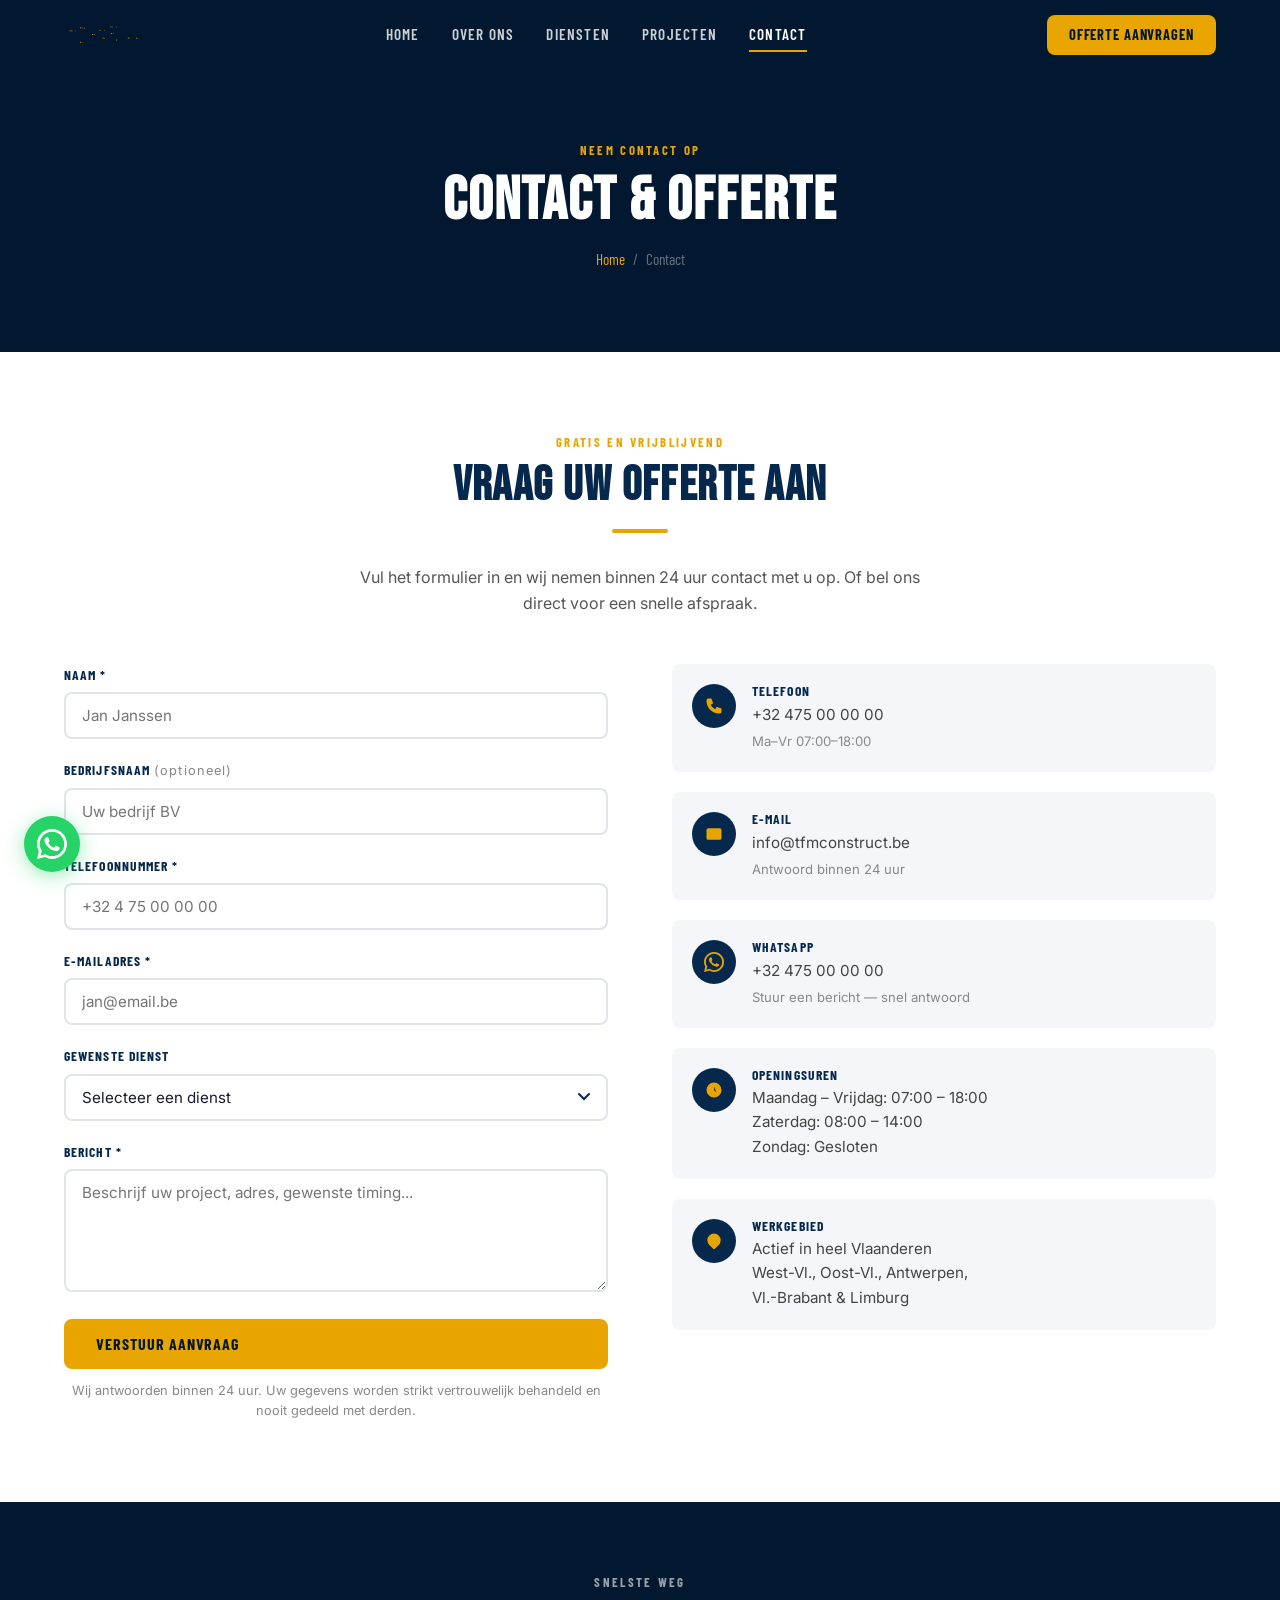
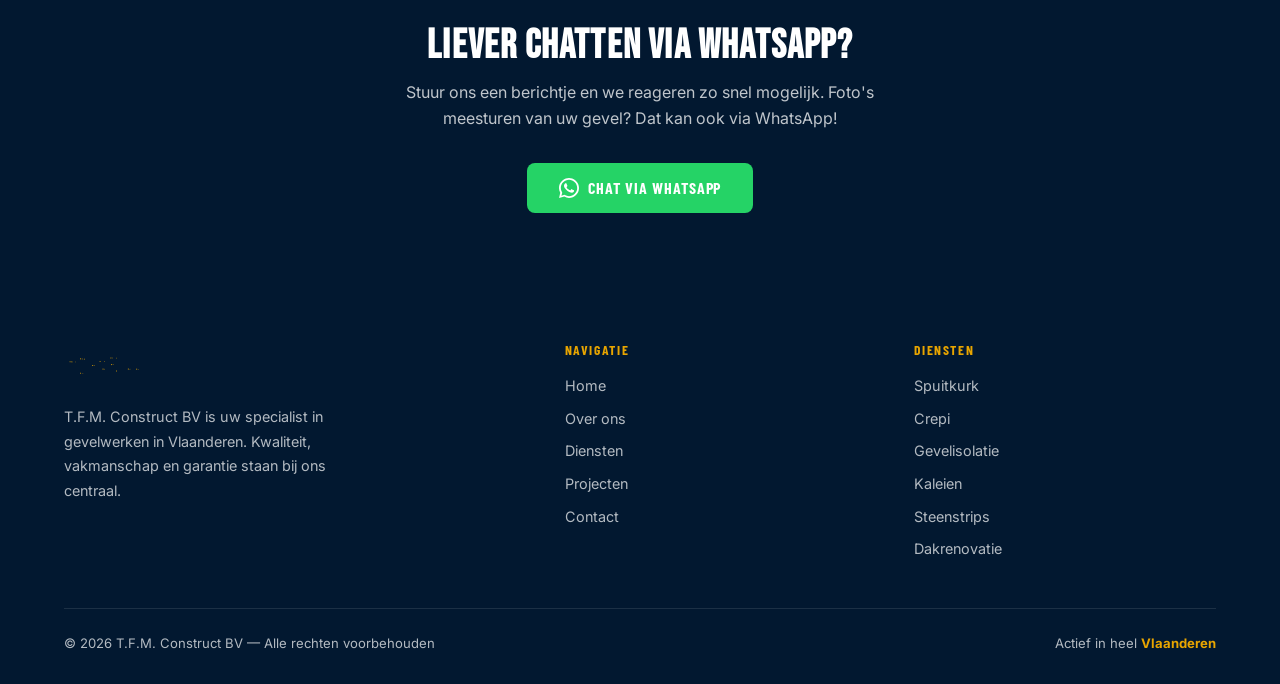
==== commit d43e450c: "New logo + real Flanders map SVG; logical service order; clean filenames https://claude.ai/code/sess" ====
--- a/contact.html
+++ b/contact.html
@@ -38,7 +38,7 @@
 <nav class="nav" role="navigation" aria-label="Hoofdnavigatie">
   <div class="nav-inner">
     <a href="index.html" aria-label="T.F.M. Construct BV — Home">
-      <img src="GEVELWERKEN logo-2.svg" class="logo-img" alt="T.F.M. Construct BV" width="160" height="46">
+      <img src="logo.svg" class="logo-img" alt="T.F.M. Construct BV" width="160" height="46">
     </a>
     <div class="nav-links">
       <a href="index.html">Home</a>
@@ -201,7 +201,7 @@
   <div class="si">
     <div class="footer-grid">
       <div class="footer-brand">
-        <img src="GEVELWERKEN logo-2.svg" class="logo-img" alt="T.F.M. Construct BV" width="160" height="46" loading="lazy">
+        <img src="logo.svg" class="logo-img" alt="T.F.M. Construct BV" width="160" height="46" loading="lazy">
         <p>T.F.M. Construct BV is uw specialist in gevelwerken in Vlaanderen. Kwaliteit, vakmanschap en garantie staan bij ons centraal.</p>
       </div>
       <div>
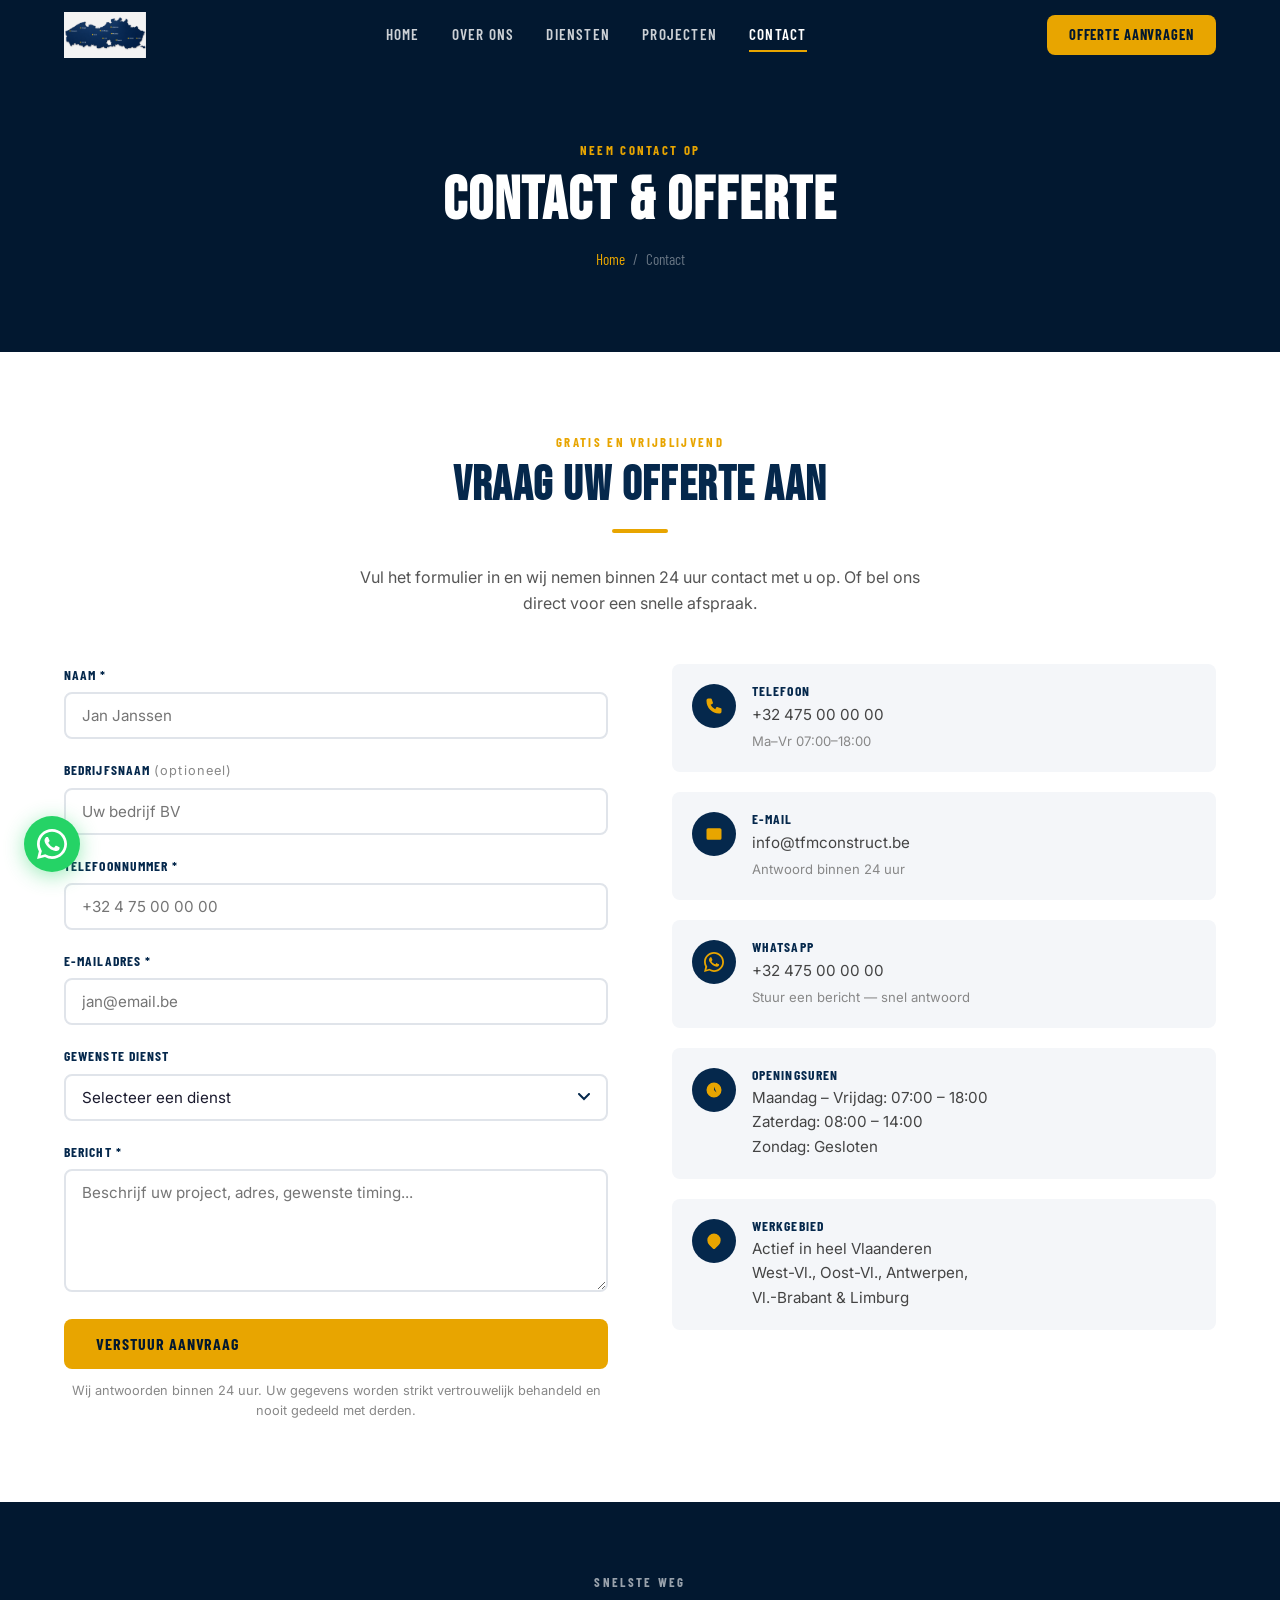
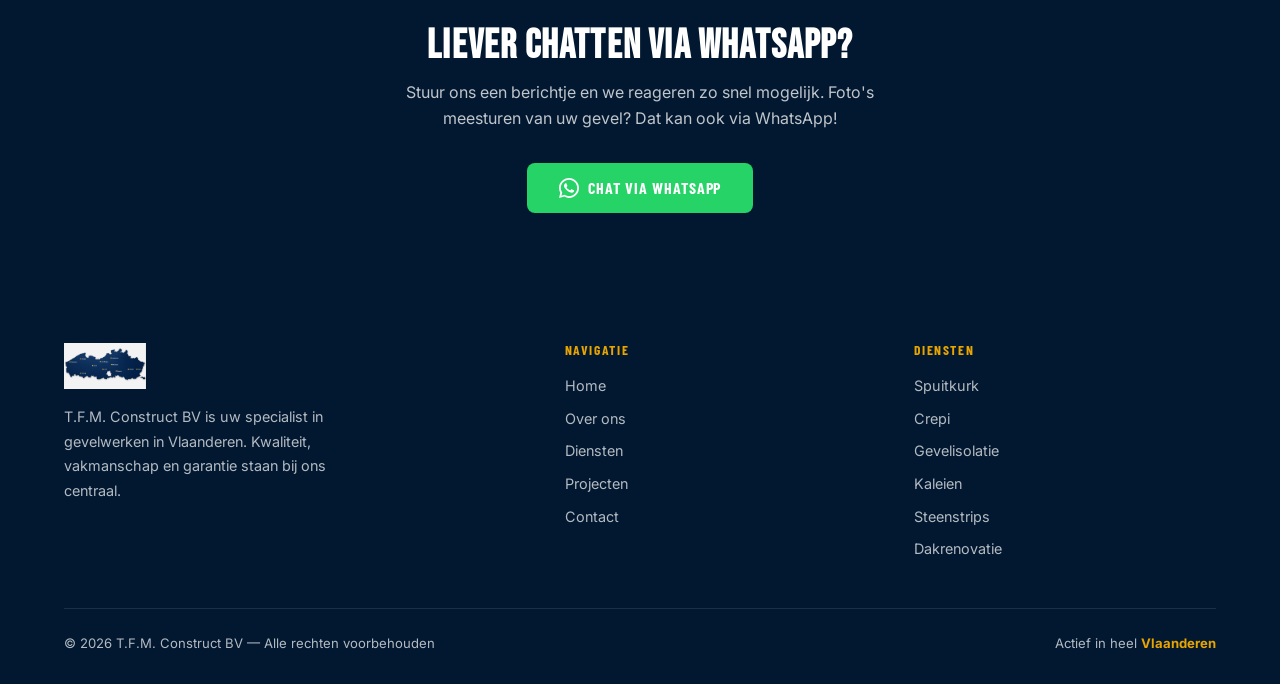
==== commit 9f5c1faf: "Replace logo with new uploaded variants (Canva+Photoroom transparent PNG) https://claude.ai/code/ses" ====
--- a/contact.html
+++ b/contact.html
@@ -38,7 +38,7 @@
 <nav class="nav" role="navigation" aria-label="Hoofdnavigatie">
   <div class="nav-inner">
     <a href="index.html" aria-label="T.F.M. Construct BV — Home">
-      <img src="logo.svg" class="logo-img" alt="T.F.M. Construct BV" width="160" height="46">
+      <img src="logo.svg" class="logo-img" alt="T.F.M. Construct BV" width="160" height="90">
     </a>
     <div class="nav-links">
       <a href="index.html">Home</a>
@@ -201,7 +201,7 @@
   <div class="si">
     <div class="footer-grid">
       <div class="footer-brand">
-        <img src="logo.svg" class="logo-img" alt="T.F.M. Construct BV" width="160" height="46" loading="lazy">
+        <img src="logo.svg" class="logo-img" alt="T.F.M. Construct BV" width="160" height="90" loading="lazy">
         <p>T.F.M. Construct BV is uw specialist in gevelwerken in Vlaanderen. Kwaliteit, vakmanschap en garantie staan bij ons centraal.</p>
       </div>
       <div>
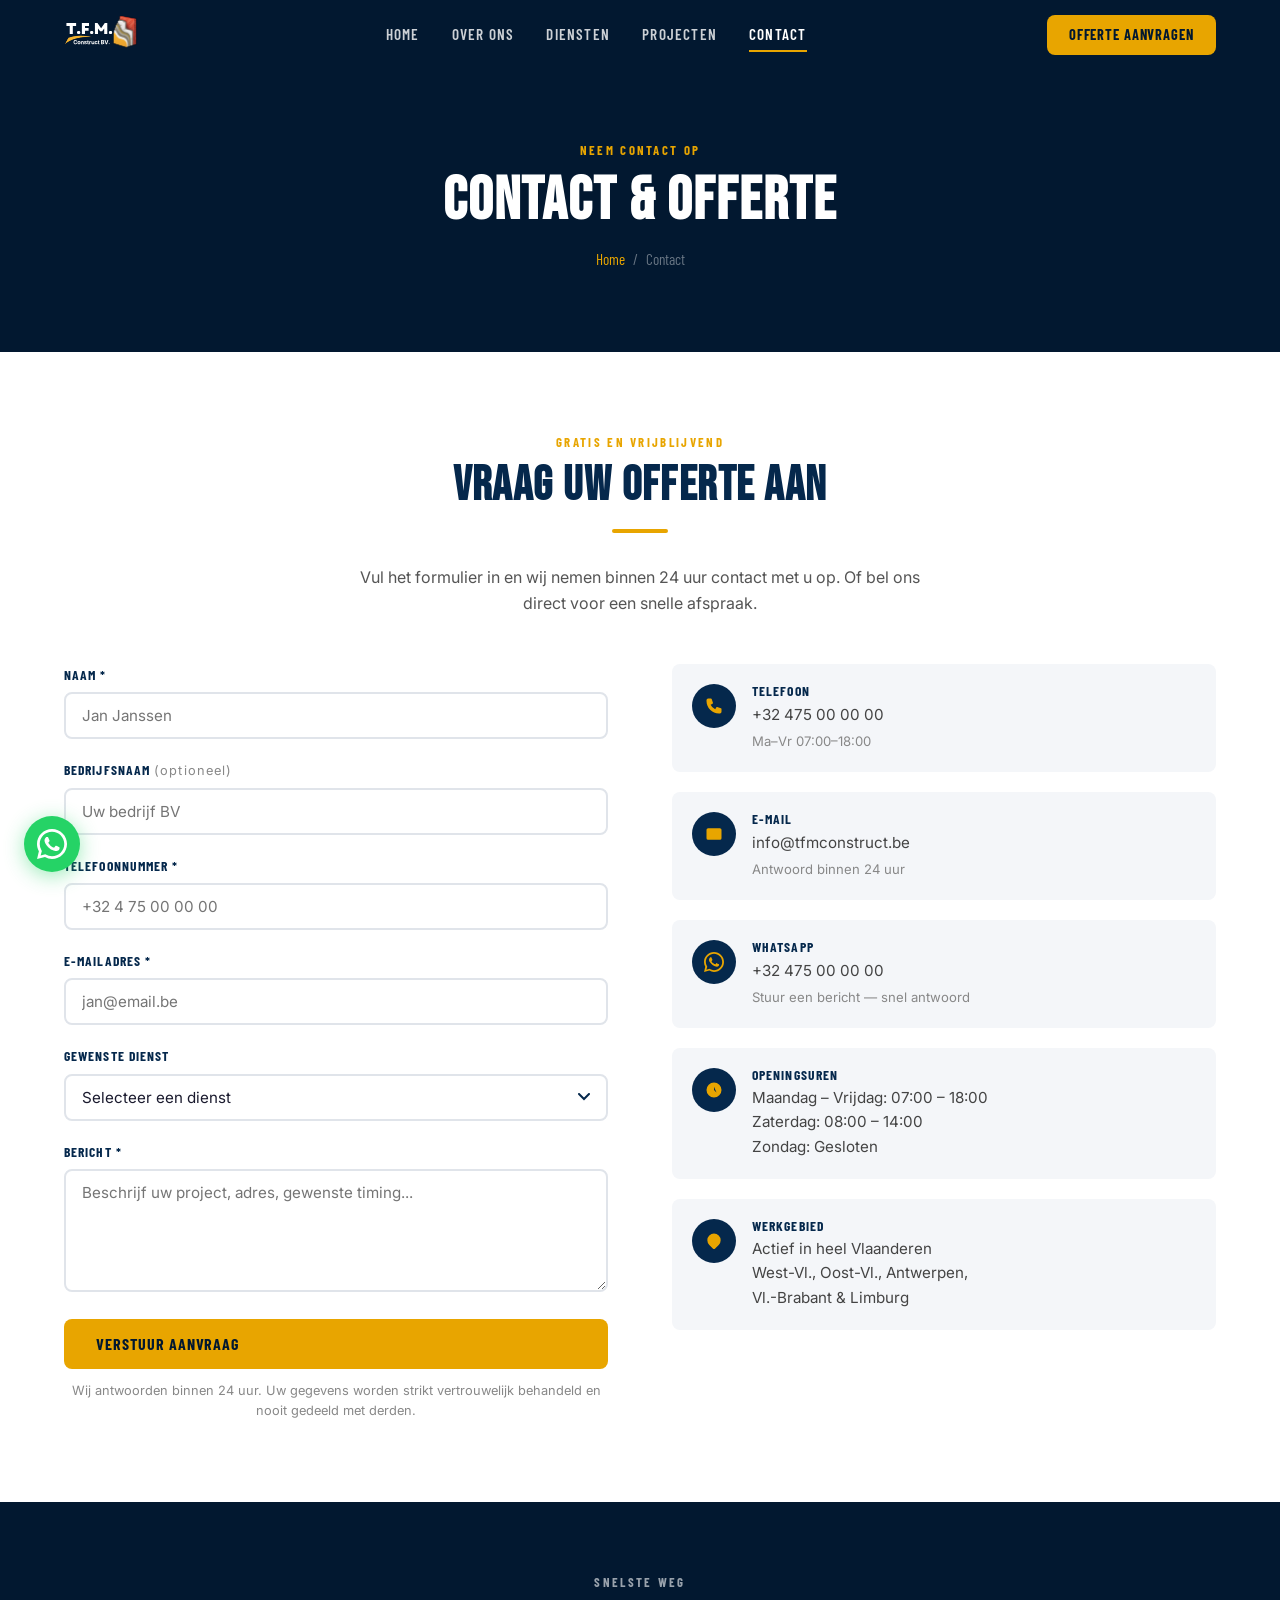
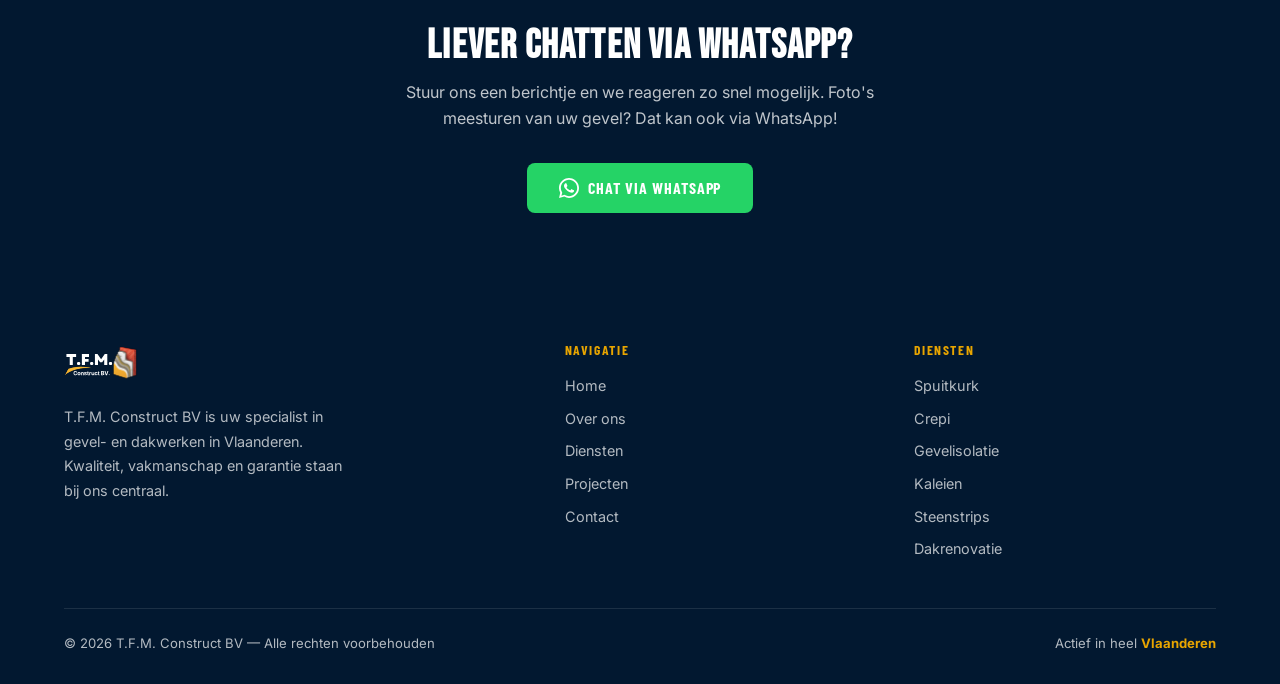
==== commit dd6daef2: "Update all texts to include dakwerken alongside gevelwerken across all 5 pages https://claude.ai/cod" ====
--- a/contact.html
+++ b/contact.html
@@ -4,12 +4,12 @@
   <meta charset="UTF-8">
   <meta name="viewport" content="width=device-width,initial-scale=1">
   <title>Contact — Gratis Offerte Aanvragen | T.F.M. Construct BV</title>
-  <meta name="description" content="Neem contact op met T.F.M. Construct BV voor een gratis plaatsbezoek en offerte. Gevelwerken in heel Vlaanderen. Bereikbaar via telefoon, e-mail of WhatsApp.">
+  <meta name="description" content="Neem contact op met T.F.M. Construct BV voor een gratis plaatsbezoek en offerte. Gevel- en dakwerken in heel Vlaanderen. Bereikbaar via telefoon, e-mail of WhatsApp.">
   <link rel="canonical" href="https://tfmconstruct.be/contact.html">
 
   <meta property="og:type" content="website">
   <meta property="og:title" content="Contact — Gratis Offerte Aanvragen | T.F.M. Construct BV">
-  <meta property="og:description" content="Neem contact op voor een gratis plaatsbezoek en vrijblijvende offerte voor gevelwerken in Vlaanderen.">
+  <meta property="og:description" content="Neem contact op voor een gratis plaatsbezoek en vrijblijvende offerte voor gevel- en dakwerken in Vlaanderen.">
   <meta property="og:url" content="https://tfmconstruct.be/contact.html">
 
   <meta name="geo.region" content="BE-VLG">
@@ -202,7 +202,7 @@
     <div class="footer-grid">
       <div class="footer-brand">
         <img src="logo.svg" class="logo-img" alt="T.F.M. Construct BV" width="160" height="90" loading="lazy">
-        <p>T.F.M. Construct BV is uw specialist in gevelwerken in Vlaanderen. Kwaliteit, vakmanschap en garantie staan bij ons centraal.</p>
+        <p>T.F.M. Construct BV is uw specialist in gevel- en dakwerken in Vlaanderen. Kwaliteit, vakmanschap en garantie staan bij ons centraal.</p>
       </div>
       <div>
         <h4>Navigatie</h4>
--- a/style.css
+++ b/style.css
@@ -99,7 +99,14 @@
 .stat-txt{font-family:'Barlow Condensed',sans-serif;font-size:.95rem;letter-spacing:.05em;text-transform:uppercase;color:rgba(255,255,255,.8);margin-top:.25rem}
 
 /* ---------- Service cards ---------- */
-.services-grid{display:grid;grid-template-columns:repeat(3,1fr);gap:1.5rem;margin-top:3rem}
+.services-group{margin-top:3rem}
+.services-group-header{display:flex;align-items:center;gap:1rem;margin-bottom:1.5rem;padding-bottom:.75rem;border-bottom:2px solid var(--gold)}
+.services-group-header .group-icon{width:36px;height:36px;background:var(--navy);border-radius:50%;display:flex;align-items:center;justify-content:center;flex-shrink:0}
+.services-group-header .group-icon svg{width:18px;height:18px;fill:none;stroke:var(--gold);stroke-width:2}
+.services-group-header h3{font-family:'Bebas Neue',sans-serif;font-size:1.6rem;color:var(--navy);letter-spacing:.05em;margin:0}
+.services-group-header .group-count{margin-left:auto;font-family:'Barlow Condensed',sans-serif;font-size:.8rem;font-weight:700;letter-spacing:.1em;text-transform:uppercase;color:#888}
+.services-grid{display:grid;grid-template-columns:repeat(3,1fr);gap:1.5rem}
+.services-grid.two-col{grid-template-columns:repeat(2,1fr)}
 .service-card{border-radius:var(--radius);overflow:hidden;box-shadow:var(--shadow);background:var(--white);transition:transform var(--transition),box-shadow var(--transition);cursor:pointer}
 .service-card:hover{transform:translateY(-6px);box-shadow:0 12px 40px rgba(5,40,76,.18)}
 .service-card-img{height:220px;overflow:hidden}
@@ -271,7 +278,8 @@
   .hamburger{display:flex}
   section{padding:56px 0}
   .stats{grid-template-columns:1fr}
-  .services-grid{grid-template-columns:1fr 1fr;}
+  .services-grid{grid-template-columns:1fr 1fr}
+  .services-grid.two-col{grid-template-columns:1fr 1fr}
   .process-grid{grid-template-columns:1fr 1fr}
   .vn-grid{grid-template-columns:1fr}
   .contact-grid{grid-template-columns:1fr;gap:2rem}
@@ -291,6 +299,7 @@
 /* ---------- Responsive: 480px ---------- */
 @media(max-width:480px){
   .services-grid{grid-template-columns:1fr}
+  .services-grid.two-col{grid-template-columns:1fr}
   .process-grid{grid-template-columns:1fr}
   .hero h1{font-size:2.4rem}
   .hero-btns{flex-direction:column}
@@ -318,7 +327,7 @@
 .prov-label{fill:#fff;font-family:'Barlow Condensed',sans-serif;font-size:12px;text-anchor:middle;pointer-events:none;font-weight:600;letter-spacing:.05em}
 .city-dot{fill:var(--gold)}
 .city-lbl{fill:rgba(255,255,255,0.8);font-family:'Barlow Condensed',sans-serif;font-size:10px;pointer-events:none}
-.map-inner-wrap{background:var(--navy-dk);border-radius:8px;padding:24px;max-width:700px;margin:0 auto}
+.map-inner-wrap{background:#fff;border-radius:8px;padding:24px;max-width:700px;margin:0 auto;box-shadow:0 4px 20px rgba(5,40,76,.08)}
 
 /* ---------- Services category headers ---------- */
 .service-category-header{padding:60px 0 20px;text-align:center}
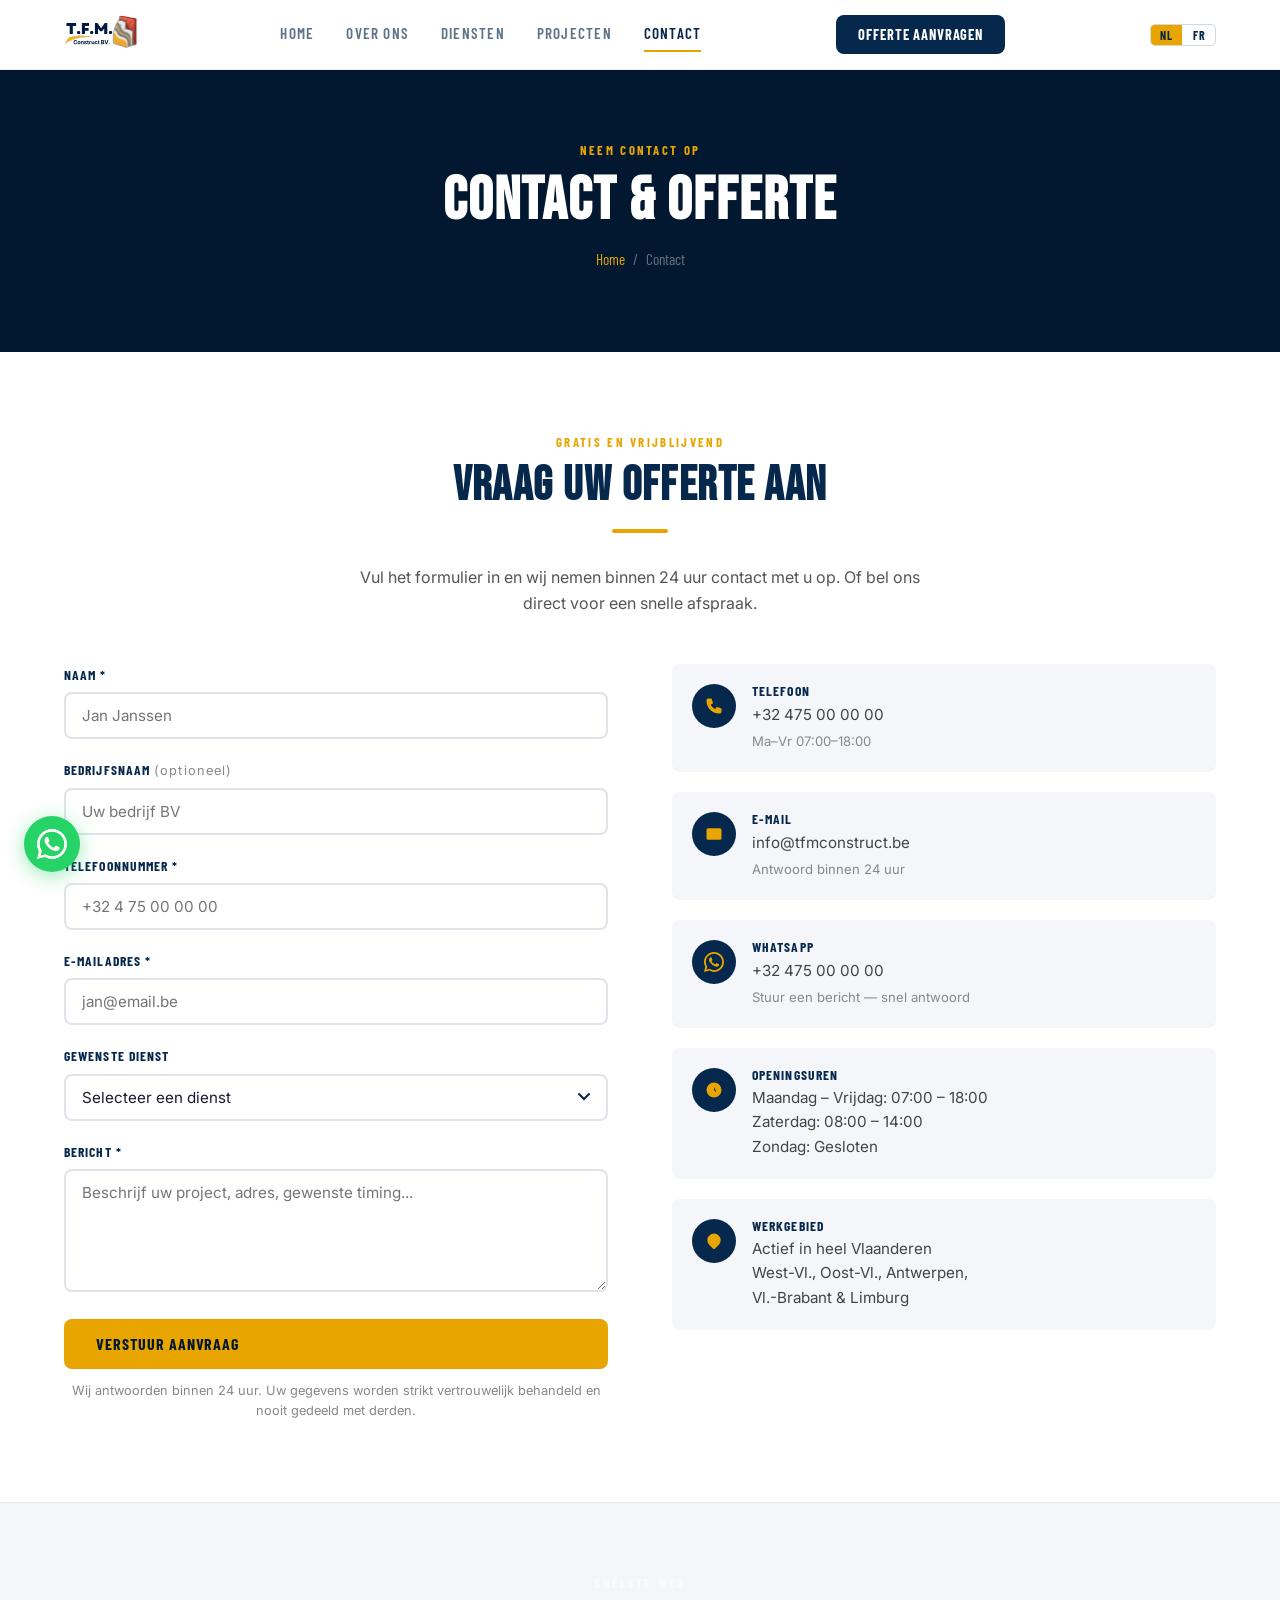
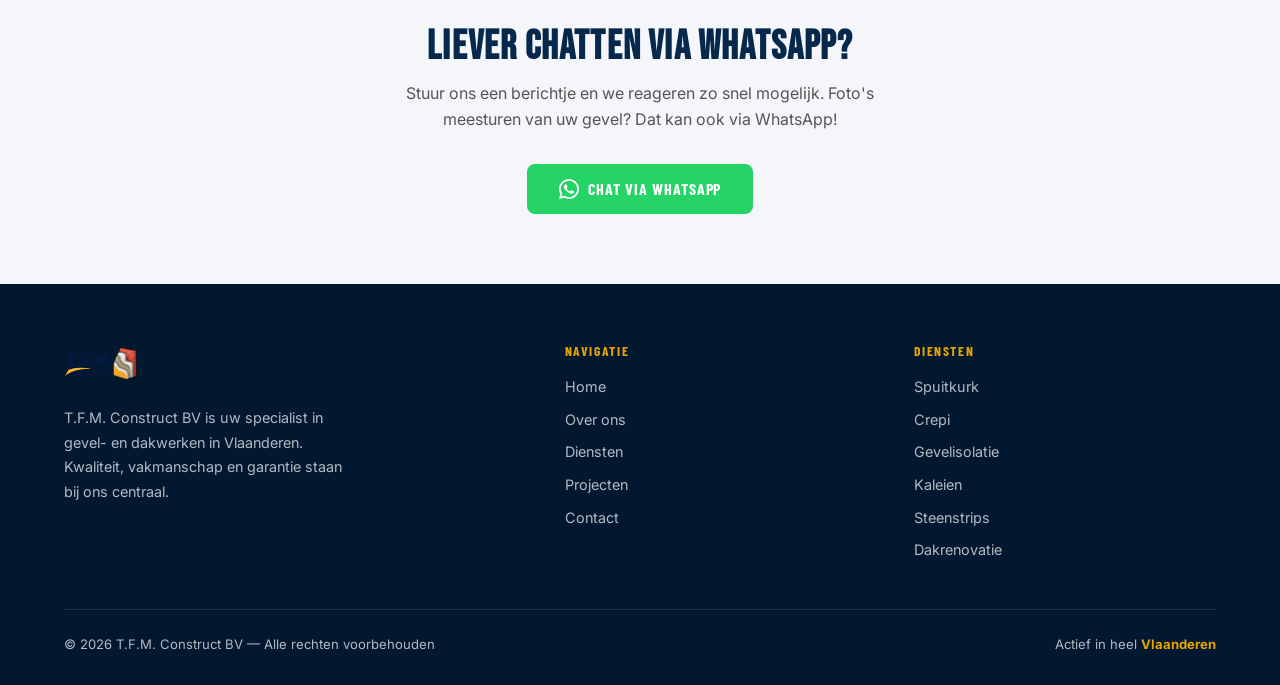
==== commit 32150d26: "Add complete NL/FR bilingual support to all 5 pages - lang.js: full NL and FR-BE translation diction" ====
--- a/contact.html
+++ b/contact.html
@@ -41,34 +41,38 @@
       <img src="logo.svg" class="logo-img" alt="T.F.M. Construct BV" width="160" height="90">
     </a>
     <div class="nav-links">
-      <a href="index.html">Home</a>
-      <a href="over-ons.html">Over ons</a>
-      <a href="diensten.html">Diensten</a>
-      <a href="projecten.html">Projecten</a>
-      <a href="contact.html" class="active">Contact</a>
-    </div>
-    <a href="contact.html" class="nav-cta active" aria-current="page">Offerte aanvragen</a>
+      <a href="index.html" data-i18n="nav.home">Home</a>
+      <a href="over-ons.html" data-i18n="nav.over">Over ons</a>
+      <a href="diensten.html" data-i18n="nav.diensten">Diensten</a>
+      <a href="projecten.html" data-i18n="nav.projecten">Projecten</a>
+      <a href="contact.html" class="active" data-i18n="nav.contact">Contact</a>
+    </div>
+    <a href="contact.html" class="nav-cta active" aria-current="page" data-i18n="nav.cta">Offerte aanvragen</a>
+    <div class="lang-switch" role="group" aria-label="Taal / Langue">
+      <button class="lang-btn active" data-lang="nl" aria-pressed="true">NL</button>
+      <button class="lang-btn" data-lang="fr" aria-pressed="false">FR</button>
+    </div>
     <button class="hamburger" aria-label="Menu openen" aria-expanded="false">
       <span></span><span></span><span></span>
     </button>
   </div>
 </nav>
 <div class="mobile-menu" role="dialog" aria-modal="true" aria-label="Mobiel menu">
-  <a href="index.html">Home</a>
-  <a href="over-ons.html">Over ons</a>
-  <a href="diensten.html">Diensten</a>
-  <a href="projecten.html">Projecten</a>
-  <a href="contact.html" class="active">Contact</a>
-  <a href="contact.html" class="btn-primary">Offerte aanvragen</a>
+  <a href="index.html" data-i18n="nav.home">Home</a>
+  <a href="over-ons.html" data-i18n="nav.over">Over ons</a>
+  <a href="diensten.html" data-i18n="nav.diensten">Diensten</a>
+  <a href="projecten.html" data-i18n="nav.projecten">Projecten</a>
+  <a href="contact.html" class="active" data-i18n="nav.contact">Contact</a>
+  <a href="contact.html" class="btn-primary" data-i18n="nav.cta">Offerte aanvragen</a>
 </div>
 
 <!-- PAGE HERO -->
 <header class="page-hero">
   <div class="si">
-    <p class="section-label">Neem contact op</p>
-    <h1>Contact &amp; Offerte</h1>
+    <p class="section-label" data-i18n="cnt.hero.label">Neem contact op</p>
+    <h1 data-i18n="cnt.hero.h1">Contact &amp; Offerte</h1>
     <nav class="breadcrumb" aria-label="Broodkruimelpad">
-      <a href="index.html">Home</a>
+      <a href="index.html" data-i18n="nav.home">Home</a>
       <span aria-hidden="true">/</span>
       <span aria-current="page">Contact</span>
     </nav>
@@ -79,35 +83,35 @@
 <section id="contact" class="contact-section">
   <div class="si">
     <div class="section-center reveal">
-      <p class="section-label">Gratis en vrijblijvend</p>
-      <h2 class="section-title">Vraag uw offerte aan</h2>
+      <p class="section-label" data-i18n="cnt.form.label">Gratis en vrijblijvend</p>
+      <h2 class="section-title" data-i18n="cnt.form.title">Vraag uw offerte aan</h2>
       <div class="gold-line"></div>
-      <p style="color:#555;max-width:580px;margin:0 auto">Vul het formulier in en wij nemen binnen 24 uur contact met u op. Of bel ons direct voor een snelle afspraak.</p>
+      <p style="color:#555;max-width:580px;margin:0 auto" data-i18n="cnt.form.sub">Vul het formulier in en wij nemen binnen 24 uur contact met u op. Of bel ons direct voor een snelle afspraak.</p>
     </div>
     <div class="contact-grid" style="margin-top:3rem;align-items:start">
       <!-- FORM -->
       <div class="reveal">
         <form class="contact-form" novalidate>
           <div class="form-group">
-            <label for="naam">Naam *</label>
-            <input type="text" id="naam" name="naam" placeholder="Jan Janssen" required autocomplete="name">
-          </div>
-          <div class="form-group">
-            <label for="bedrijf">Bedrijfsnaam <span style="font-weight:400;text-transform:none;font-family:Inter,sans-serif;font-size:.8rem;color:#888">(optioneel)</span></label>
-            <input type="text" id="bedrijf" name="bedrijf" placeholder="Uw bedrijf BV" autocomplete="organization">
-          </div>
-          <div class="form-group">
-            <label for="tel">Telefoonnummer *</label>
+            <label for="naam" data-i18n="cnt.naam">Naam *</label>
+            <input type="text" id="naam" name="naam" placeholder="Jan Janssen" data-i18n-ph="cnt.ph.naam" required autocomplete="name">
+          </div>
+          <div class="form-group">
+            <label for="bedrijf" data-i18n="cnt.bedrijf">Bedrijfsnaam <span style="font-weight:400;text-transform:none;font-family:Inter,sans-serif;font-size:.8rem;color:#888">(optioneel)</span></label>
+            <input type="text" id="bedrijf" name="bedrijf" placeholder="Uw bedrijf BV" data-i18n-ph="cnt.ph.bedrijf" autocomplete="organization">
+          </div>
+          <div class="form-group">
+            <label for="tel" data-i18n="cnt.tel">Telefoonnummer *</label>
             <input type="tel" id="tel" name="tel" placeholder="+32 4 75 00 00 00" required autocomplete="tel">
           </div>
           <div class="form-group">
-            <label for="email">E-mailadres *</label>
+            <label for="email" data-i18n="cnt.email">E-mailadres *</label>
             <input type="email" id="email" name="email" placeholder="jan@email.be" required autocomplete="email">
           </div>
           <div class="form-group">
-            <label for="dienst">Gewenste dienst</label>
+            <label for="dienst" data-i18n="cnt.dienst">Gewenste dienst</label>
             <select id="dienst" name="dienst">
-              <option value="" disabled selected>Selecteer een dienst</option>
+              <option value="" disabled selected data-i18n-opt="cnt.dienst.select">Selecteer een dienst</option>
               <option value="spuitkurk">Spuitkurk</option>
               <option value="crepi">Crepi</option>
               <option value="gevelisolatie">Gevelisolatie</option>
@@ -115,16 +119,16 @@
               <option value="steenstrips">Steenstrips</option>
               <option value="dakrenovatie">Dakrenovatie</option>
               <option value="dakisolatie">Dakisolatie</option>
-              <option value="combinatie">Combinatie van diensten</option>
-              <option value="advies">Advies / Ik weet het nog niet</option>
+              <option value="combinatie" data-i18n-opt="cnt.dienst.combo">Combinatie van diensten</option>
+              <option value="advies" data-i18n-opt="cnt.dienst.advies">Advies / Ik weet het nog niet</option>
             </select>
           </div>
           <div class="form-group">
-            <label for="bericht">Bericht *</label>
-            <textarea id="bericht" name="bericht" rows="5" placeholder="Beschrijf uw project, adres, gewenste timing..." required></textarea>
-          </div>
-          <button type="submit" class="btn-primary form-submit">Verstuur aanvraag</button>
-          <p class="form-note">Wij antwoorden binnen 24 uur. Uw gegevens worden strikt vertrouwelijk behandeld en nooit gedeeld met derden.</p>
+            <label for="bericht" data-i18n="cnt.bericht">Bericht *</label>
+            <textarea id="bericht" name="bericht" rows="5" placeholder="Beschrijf uw project, adres, gewenste timing..." data-i18n-ph="cnt.ph.bericht" required></textarea>
+          </div>
+          <button type="submit" class="btn-primary form-submit" data-i18n="cnt.submit">Verstuur aanvraag</button>
+          <p class="form-note" data-i18n="cnt.note">Wij antwoorden binnen 24 uur. Uw gegevens worden strikt vertrouwelijk behandeld en nooit gedeeld met derden.</p>
         </form>
       </div>
 
@@ -135,9 +139,9 @@
             <svg viewBox="0 0 24 24" xmlns="http://www.w3.org/2000/svg"><path d="M3 5a2 2 0 012-2h3.28a1 1 0 01.948.684l1.498 4.493a1 1 0 01-.502 1.21l-2.257 1.13a11.042 11.042 0 005.516 5.516l1.13-2.257a1 1 0 011.21-.502l4.493 1.498a1 1 0 01.684.949V19a2 2 0 01-2 2h-1C9.716 21 3 14.284 3 6V5z"/></svg>
           </div>
           <div>
-            <h4>Telefoon</h4>
+            <h4 data-i18n="cnt.tel.label">Telefoon</h4>
             <a href="tel:+3247500000">+32 475 00 00 00</a>
-            <p style="font-size:.82rem;color:#888;margin-top:.2rem">Ma&ndash;Vr 07:00&ndash;18:00</p>
+            <p style="font-size:.82rem;color:#888;margin-top:.2rem" data-i18n="cnt.tel.sub">Ma&ndash;Vr 07:00&ndash;18:00</p>
           </div>
         </div>
         <div class="info-card">
@@ -145,9 +149,9 @@
             <svg viewBox="0 0 24 24" xmlns="http://www.w3.org/2000/svg"><path d="M3 8l7.89 5.26a2 2 0 002.22 0L21 8M5 19h14a2 2 0 002-2V7a2 2 0 00-2-2H5a2 2 0 00-2 2v10a2 2 0 002 2z"/></svg>
           </div>
           <div>
-            <h4>E-mail</h4>
+            <h4 data-i18n="cnt.email.label">E-mail</h4>
             <a href="mailto:info@tfmconstruct.be">info@tfmconstruct.be</a>
-            <p style="font-size:.82rem;color:#888;margin-top:.2rem">Antwoord binnen 24 uur</p>
+            <p style="font-size:.82rem;color:#888;margin-top:.2rem" data-i18n="cnt.email.sub">Antwoord binnen 24 uur</p>
           </div>
         </div>
         <div class="info-card">
@@ -155,9 +159,9 @@
             <svg viewBox="0 0 24 24" xmlns="http://www.w3.org/2000/svg"><path d="M17.472 14.382c-.297-.149-1.758-.867-2.03-.967-.273-.099-.471-.148-.67.15-.197.297-.767.966-.94 1.164-.173.199-.347.223-.644.075-.297-.15-1.255-.463-2.39-1.475-.883-.788-1.48-1.761-1.653-2.059-.173-.297-.018-.458.13-.606.134-.133.298-.347.446-.52.149-.174.198-.298.298-.497.099-.198.05-.371-.025-.52-.075-.149-.669-1.612-.916-2.207-.242-.579-.487-.5-.669-.51-.173-.008-.371-.01-.57-.01-.198 0-.52.074-.792.372-.272.297-1.04 1.016-1.04 2.479 0 1.462 1.065 2.875 1.213 3.074.149.198 2.096 3.2 5.077 4.487.709.306 1.262.489 1.694.625.712.227 1.36.195 1.871.118.571-.085 1.758-.719 2.006-1.413.248-.694.248-1.289.173-1.413-.074-.124-.272-.198-.57-.347z"/><path d="M12 0C5.373 0 0 5.373 0 12c0 2.115.549 4.1 1.51 5.83L.057 24l6.304-1.654A11.954 11.954 0 0012 24c6.627 0 12-5.373 12-12S18.627 0 12 0zm0 21.818a9.817 9.817 0 01-5.012-1.375l-.36-.213-3.732.979.997-3.64-.235-.374A9.818 9.818 0 012.182 12C2.182 6.57 6.57 2.182 12 2.182 17.43 2.182 21.818 6.57 21.818 12c0 5.43-4.388 9.818-9.818 9.818z"/></svg>
           </div>
           <div>
-            <h4>WhatsApp</h4>
+            <h4 data-i18n="cnt.wa.label">WhatsApp</h4>
             <a href="https://wa.me/3247500000" target="_blank" rel="noopener">+32 475 00 00 00</a>
-            <p style="font-size:.82rem;color:#888;margin-top:.2rem">Stuur een bericht &mdash; snel antwoord</p>
+            <p style="font-size:.82rem;color:#888;margin-top:.2rem" data-i18n="cnt.wa.sub">Stuur een bericht &mdash; snel antwoord</p>
           </div>
         </div>
         <div class="info-card">
@@ -165,8 +169,8 @@
             <svg viewBox="0 0 24 24" xmlns="http://www.w3.org/2000/svg"><path d="M12 8v4l3 3m6-3a9 9 0 11-18 0 9 9 0 0118 0z"/></svg>
           </div>
           <div>
-            <h4>Openingsuren</h4>
-            <p>Maandag &ndash; Vrijdag: 07:00 &ndash; 18:00<br>Zaterdag: 08:00 &ndash; 14:00<br>Zondag: Gesloten</p>
+            <h4 data-i18n="cnt.uur.label">Openingsuren</h4>
+            <p data-i18n="cnt.uur.val">Maandag &ndash; Vrijdag: 07:00 &ndash; 18:00<br>Zaterdag: 08:00 &ndash; 14:00<br>Zondag: Gesloten</p>
           </div>
         </div>
         <div class="info-card">
@@ -174,8 +178,8 @@
             <svg viewBox="0 0 24 24" xmlns="http://www.w3.org/2000/svg"><path d="M17.657 16.657L13.414 20.9a1.998 1.998 0 01-2.827 0l-4.244-4.243a8 8 0 1111.314 0z"/><path d="M15 11a3 3 0 11-6 0 3 3 0 016 0z"/></svg>
           </div>
           <div>
-            <h4>Werkgebied</h4>
-            <p>Actief in heel Vlaanderen<br>West-Vl., Oost-Vl., Antwerpen,<br>Vl.-Brabant &amp; Limburg</p>
+            <h4 data-i18n="cnt.werk.label">Werkgebied</h4>
+            <p data-i18n="cnt.werk.val">Actief in heel Vlaanderen<br>West-Vl., Oost-Vl., Antwerpen,<br>Vl.-Brabant &amp; Limburg</p>
           </div>
         </div>
       </div>
@@ -186,12 +190,12 @@
 <!-- WHATSAPP CTA SECTION -->
 <section class="wa-section">
   <div class="si section-center reveal">
-    <p class="section-label" style="color:rgba(255,255,255,.6)">Snelste weg</p>
-    <h2>Liever chatten via WhatsApp?</h2>
-    <p>Stuur ons een berichtje en we reageren zo snel mogelijk. Foto's meesturen van uw gevel? Dat kan ook via WhatsApp!</p>
+    <p class="section-label" style="color:rgba(255,255,255,.6)" data-i18n="cnt.wa.section.label">Snelste weg</p>
+    <h2 data-i18n="cnt.wa.h2">Liever chatten via WhatsApp?</h2>
+    <p data-i18n="cnt.wa.p">Stuur ons een berichtje en we reageren zo snel mogelijk. Foto's meesturen van uw gevel? Dat kan ook via WhatsApp!</p>
     <a href="https://wa.me/3247500000" class="btn-wa" target="_blank" rel="noopener">
       <svg viewBox="0 0 24 24" xmlns="http://www.w3.org/2000/svg"><path d="M17.472 14.382c-.297-.149-1.758-.867-2.03-.967-.273-.099-.471-.148-.67.15-.197.297-.767.966-.94 1.164-.173.199-.347.223-.644.075-.297-.15-1.255-.463-2.39-1.475-.883-.788-1.48-1.761-1.653-2.059-.173-.297-.018-.458.13-.606.134-.133.298-.347.446-.52.149-.174.198-.298.298-.497.099-.198.05-.371-.025-.52-.075-.149-.669-1.612-.916-2.207-.242-.579-.487-.5-.669-.51-.173-.008-.371-.01-.57-.01-.198 0-.52.074-.792.372-.272.297-1.04 1.016-1.04 2.479 0 1.462 1.065 2.875 1.213 3.074.149.198 2.096 3.2 5.077 4.487.709.306 1.262.489 1.694.625.712.227 1.36.195 1.871.118.571-.085 1.758-.719 2.006-1.413.248-.694.248-1.289.173-1.413-.074-.124-.272-.198-.57-.347z"/><path d="M12 0C5.373 0 0 5.373 0 12c0 2.115.549 4.1 1.51 5.83L.057 24l6.304-1.654A11.954 11.954 0 0012 24c6.627 0 12-5.373 12-12S18.627 0 12 0zm0 21.818a9.817 9.817 0 01-5.012-1.375l-.36-.213-3.732.979.997-3.64-.235-.374A9.818 9.818 0 012.182 12C2.182 6.57 6.57 2.182 12 2.182 17.43 2.182 21.818 6.57 21.818 12c0 5.43-4.388 9.818-9.818 9.818z"/></svg>
-      Chat via WhatsApp
+      <span data-i18n="cnt.wa.btn">Chat via WhatsApp</span>
     </a>
   </div>
 </section>
@@ -202,20 +206,20 @@
     <div class="footer-grid">
       <div class="footer-brand">
         <img src="logo.svg" class="logo-img" alt="T.F.M. Construct BV" width="160" height="90" loading="lazy">
-        <p>T.F.M. Construct BV is uw specialist in gevel- en dakwerken in Vlaanderen. Kwaliteit, vakmanschap en garantie staan bij ons centraal.</p>
+        <p data-i18n="footer.brand">T.F.M. Construct BV is uw specialist in gevel- en dakwerken in Vlaanderen. Kwaliteit, vakmanschap en garantie staan bij ons centraal.</p>
       </div>
       <div>
-        <h4>Navigatie</h4>
+        <h4 data-i18n="footer.nav">Navigatie</h4>
         <nav class="footer-links">
-          <a href="index.html">Home</a>
-          <a href="over-ons.html">Over ons</a>
-          <a href="diensten.html">Diensten</a>
-          <a href="projecten.html">Projecten</a>
-          <a href="contact.html">Contact</a>
+          <a href="index.html" data-i18n="nav.home">Home</a>
+          <a href="over-ons.html" data-i18n="nav.over">Over ons</a>
+          <a href="diensten.html" data-i18n="nav.diensten">Diensten</a>
+          <a href="projecten.html" data-i18n="nav.projecten">Projecten</a>
+          <a href="contact.html" data-i18n="nav.contact">Contact</a>
         </nav>
       </div>
       <div>
-        <h4>Diensten</h4>
+        <h4 data-i18n="footer.svc">Diensten</h4>
         <nav class="footer-links">
           <a href="diensten.html#spuitkurk">Spuitkurk</a>
           <a href="diensten.html#crepi">Crepi</a>
@@ -227,8 +231,8 @@
       </div>
     </div>
     <div class="footer-bottom">
-      <p>&copy; 2026 T.F.M. Construct BV &mdash; Alle rechten voorbehouden</p>
-      <p>Actief in heel <strong style="color:var(--gold)">Vlaanderen</strong></p>
+      <p data-i18n="footer.copy">&copy; 2026 T.F.M. Construct BV &mdash; Alle rechten voorbehouden</p>
+      <p data-i18n="footer.region">Actief in heel <strong style="color:var(--gold)">Vlaanderen</strong></p>
     </div>
   </div>
 </footer>
@@ -238,6 +242,7 @@
 </a>
 <!-- No sticky CTA on contact page itself — user is already here -->
 
+<script src="lang.js" defer></script>
 <script src="main.js" defer></script>
 </body>
 </html>
--- a/style.css
+++ b/style.css
@@ -50,29 +50,35 @@
 .btn-wa svg{width:20px;height:20px;fill:#fff;flex-shrink:0}
 
 /* ---------- Navigation ---------- */
-.nav{position:fixed;top:0;left:0;right:0;z-index:1000;height:70px;background:var(--navy-dk);display:flex;align-items:center;transition:box-shadow var(--transition)}
-.nav.scrolled{box-shadow:0 2px 20px rgba(0,0,0,.4)}
+.nav{position:fixed;top:0;left:0;right:0;z-index:1000;height:70px;background:#fff;border-bottom:1px solid rgba(5,40,76,.08);display:flex;align-items:center;transition:box-shadow var(--transition)}
+.nav.scrolled{box-shadow:0 2px 20px rgba(5,40,76,.12);border-bottom-color:transparent}
 .nav-inner{max-width:1200px;width:100%;margin:0 auto;padding:0 24px;display:flex;align-items:center;justify-content:space-between}
-.logo-img{height:46px;width:auto}
+.logo-img{height:46px;width:auto;max-width:140px}
 .nav-links{display:flex;align-items:center;gap:2rem}
-.nav-links a{font-family:'Barlow Condensed',sans-serif;font-weight:600;font-size:.95rem;letter-spacing:.08em;text-transform:uppercase;color:rgba(255,255,255,.8);transition:color var(--transition);padding:.25rem 0;border-bottom:2px solid transparent}
-.nav-links a:hover,.nav-links a.active{color:var(--white);border-bottom-color:var(--gold)}
-.nav-cta{font-family:'Barlow Condensed',sans-serif;font-weight:700;font-size:.9rem;letter-spacing:.06em;text-transform:uppercase;background:var(--gold);color:var(--navy-dk);padding:.5rem 1.4rem;border-radius:var(--radius);transition:background var(--transition)}
-.nav-cta:hover{background:var(--gold-lt)}
+.nav-links a{font-family:'Barlow Condensed',sans-serif;font-weight:600;font-size:.95rem;letter-spacing:.08em;text-transform:uppercase;color:rgba(5,40,76,.65);transition:color var(--transition);padding:.25rem 0;border-bottom:2px solid transparent}
+.nav-links a:hover,.nav-links a.active{color:var(--navy);border-bottom-color:var(--gold)}
+.nav-cta{font-family:'Barlow Condensed',sans-serif;font-weight:700;font-size:.9rem;letter-spacing:.06em;text-transform:uppercase;background:var(--navy);color:#fff;padding:.5rem 1.4rem;border-radius:var(--radius);transition:background var(--transition)}
+.nav-cta:hover{background:var(--navy-dk)}
+
+/* Language switcher */
+.lang-switch{display:flex;align-items:center;gap:2px;border:1px solid rgba(5,40,76,.18);border-radius:5px;overflow:hidden;margin-left:10px;flex-shrink:0}
+.lang-btn{font-family:'Barlow Condensed',sans-serif;font-weight:700;font-size:.75rem;letter-spacing:.08em;text-transform:uppercase;color:var(--navy);background:transparent;padding:4px 9px;transition:background .2s,color .2s;cursor:pointer;border:none;line-height:1}
+.lang-btn.active{background:var(--gold);color:var(--navy)}
+.lang-btn:not(.active):hover{background:var(--off)}
 
 /* Hamburger */
 .hamburger{display:none;flex-direction:column;gap:5px;padding:4px;cursor:pointer;z-index:1100}
-.hamburger span{display:block;width:24px;height:2px;background:var(--white);border-radius:2px;transition:transform var(--transition),opacity var(--transition)}
+.hamburger span{display:block;width:24px;height:2px;background:var(--navy);border-radius:2px;transition:transform var(--transition),opacity var(--transition)}
 .hamburger.open span:nth-child(1){transform:translateY(7px) rotate(45deg)}
 .hamburger.open span:nth-child(2){opacity:0}
 .hamburger.open span:nth-child(3){transform:translateY(-7px) rotate(-45deg)}
 
 /* Mobile menu */
-.mobile-menu{display:none;position:fixed;inset:0;background:var(--navy-dk);z-index:999;flex-direction:column;align-items:center;justify-content:center;gap:2rem;padding:2rem}
+.mobile-menu{display:none;position:fixed;inset:0;background:#fff;z-index:999;flex-direction:column;align-items:center;justify-content:center;gap:2rem;padding:2rem;border-top:4px solid var(--gold)}
 .mobile-menu.open{display:flex}
-.mobile-menu a{font-family:'Bebas Neue',sans-serif;font-size:2rem;color:var(--white);letter-spacing:.08em;transition:color var(--transition)}
+.mobile-menu a{font-family:'Bebas Neue',sans-serif;font-size:2rem;color:var(--navy);letter-spacing:.08em;transition:color var(--transition)}
 .mobile-menu a:hover,.mobile-menu a.active{color:var(--gold)}
-.mobile-menu .btn-primary{font-size:1.1rem;margin-top:1rem}
+.mobile-menu .btn-primary{font-size:1.1rem;margin-top:1rem;background:var(--navy);color:#fff}
 
 /* ---------- Hero base ---------- */
 .hero{position:relative;min-height:100vh;display:flex;align-items:center;overflow:hidden}
@@ -86,6 +92,7 @@
 
 /* Page hero (inner pages) */
 .page-hero{background:var(--navy-dk);padding:140px 0 80px;text-align:center}
+.page-hero .section-label{color:var(--gold)}
 .page-hero h1{color:var(--white);font-size:clamp(2.2rem,5vw,3.8rem)}
 .breadcrumb{display:flex;align-items:center;justify-content:center;gap:.5rem;margin-top:.75rem;font-family:'Barlow Condensed',sans-serif;font-size:.95rem;color:rgba(255,255,255,.6)}
 .breadcrumb a{color:var(--gold);transition:opacity var(--transition)}
@@ -137,10 +144,10 @@
 .process-grid{display:grid;grid-template-columns:repeat(4,1fr);gap:2rem;margin-top:3rem}
 .process-step{text-align:center;color:var(--white)}
 .step-num{font-family:'Bebas Neue',sans-serif;font-size:4rem;color:var(--gold);line-height:1}
-.step-icon{width:60px;height:60px;background:rgba(255,255,255,.08);border-radius:50%;display:flex;align-items:center;justify-content:center;margin:0 auto .75rem}
+.step-icon{width:60px;height:60px;background:rgba(255,255,255,.1);border-radius:50%;display:flex;align-items:center;justify-content:center;margin:0 auto .75rem}
 .step-icon svg{width:28px;height:28px;fill:var(--gold)}
-.process-step h3{font-size:1.3rem;margin-bottom:.5rem}
-.process-step p{font-size:.9rem;color:rgba(255,255,255,.7);line-height:1.6}
+.process-step h3{font-size:1.3rem;margin-bottom:.5rem;color:var(--white)}
+.process-step p{font-size:.9rem;color:rgba(255,255,255,.75);line-height:1.6}
 
 /* ---------- Voor & Na ---------- */
 .vn-grid{display:grid;grid-template-columns:1fr 1fr;gap:2rem;margin-top:2.5rem}
@@ -184,9 +191,9 @@
 .info-card a:hover{color:var(--gold)}
 
 /* ---------- WhatsApp CTA section ---------- */
-.wa-section{background:var(--navy-dk);padding:70px 0;text-align:center}
-.wa-section h2{color:#fff;font-size:clamp(1.8rem,3.5vw,2.5rem);margin-bottom:.75rem}
-.wa-section p{color:rgba(255,255,255,.75);max-width:500px;margin:0 auto 2rem}
+.wa-section{background:var(--off);padding:70px 0;text-align:center;border-top:1px solid rgba(5,40,76,.07)}
+.wa-section h2{color:var(--navy);font-size:clamp(1.8rem,3.5vw,2.5rem);margin-bottom:.75rem}
+.wa-section p{color:#555;max-width:500px;margin:0 auto 2rem}
 
 /* ---------- Floating WhatsApp button ---------- */
 .wa-float{position:fixed;bottom:28px;left:24px;z-index:900;width:56px;height:56px;background:#25D366;border-radius:50%;display:flex;align-items:center;justify-content:center;box-shadow:0 4px 20px rgba(37,211,102,.45);animation:waPulse 2.5s infinite}
@@ -276,36 +283,95 @@
 @media(max-width:768px){
   .nav-links,.nav-cta{display:none}
   .hamburger{display:flex}
-  section{padding:56px 0}
-  .stats{grid-template-columns:1fr}
-  .services-grid{grid-template-columns:1fr 1fr}
+  section{padding:48px 0}
+  .si{padding:0 16px}
+  /* Stats: 3 kolommen op mobiel — kleine kaartjes */
+  .stats{grid-template-columns:repeat(3,1fr);gap:.75rem;margin-top:2rem}
+  .stat-card{padding:1rem .5rem}
+  .stat-num{font-size:2rem}
+  .stat-txt{font-size:.75rem}
+  /* Services */
+  .services-grid{grid-template-columns:1fr 1fr;gap:1rem}
   .services-grid.two-col{grid-template-columns:1fr 1fr}
-  .process-grid{grid-template-columns:1fr 1fr}
+  .services-group{margin-top:2rem}
+  .service-card-img{height:180px}
+  .service-card-body{padding:1rem}
+  .service-card-body h3{font-size:1.2rem}
+  /* Process */
+  .process-grid{grid-template-columns:1fr 1fr;gap:1.5rem}
+  .step-num{font-size:3rem}
+  .step-icon{width:48px;height:48px}
+  .step-icon svg{width:22px;height:22px}
+  /* Voor & Na */
   .vn-grid{grid-template-columns:1fr}
+  /* Contact */
   .contact-grid{grid-template-columns:1fr;gap:2rem}
+  /* Footer */
   .footer-grid{grid-template-columns:1fr 1fr}
+  .footer-bottom{flex-direction:column;text-align:center;gap:.5rem}
+  /* Over ons */
   .story-grid{grid-template-columns:1fr}
   .story-img{order:-1}
-  .values-grid{grid-template-columns:1fr}
+  .story-img img{height:280px}
+  .values-grid{grid-template-columns:1fr 1fr;gap:1rem}
+  .value-card{padding:1.25rem}
   .advantages{grid-template-columns:1fr}
+  /* Diensten */
   .service-row-inner{grid-template-columns:1fr}
   .service-row-inner.reverse{direction:ltr}
-  .service-photo img{height:280px}
+  .service-photo img{height:260px}
+  /* Projecten */
   .project-photos{grid-template-columns:1fr}
-  .map-wrap{flex-direction:column}
-  .footer-grid{grid-template-columns:1fr}
+  .project-photo img{height:240px}
+  /* Kaart */
+  .map-wrap{flex-direction:column;gap:1.5rem}
+  /* Floating knoppen — kleiner op mobiel */
+  .wa-float{width:48px;height:48px;bottom:20px;left:16px}
+  .wa-float svg{width:24px;height:24px}
+  .sticky-cta{font-size:.8rem;padding:.55rem 1.1rem;bottom:20px;right:16px}
+  /* Hero */
+  .hero{min-height:90vh}
+  .hero-sub{font-size:1rem}
+  .hero-btns{gap:.75rem}
+  /* Page hero */
+  .page-hero{padding:110px 0 60px}
+  /* Section titles */
+  .section-title{font-size:clamp(1.6rem,5vw,2.4rem)}
 }
 
 /* ---------- Responsive: 480px ---------- */
 @media(max-width:480px){
+  section{padding:36px 0}
+  .si{padding:0 12px}
+  /* Services: 1 kolom op klein scherm */
   .services-grid{grid-template-columns:1fr}
   .services-grid.two-col{grid-template-columns:1fr}
+  .services-group-header .group-count{display:none}
+  /* Stats: nog steeds 3 kolommen maar nog compacter */
+  .stats{gap:.5rem}
+  .stat-card{padding:.75rem .4rem}
+  .stat-num{font-size:1.7rem}
+  .stat-txt{font-size:.7rem}
+  /* Process: 1 kolom */
   .process-grid{grid-template-columns:1fr}
-  .hero h1{font-size:2.4rem}
-  .hero-btns{flex-direction:column}
-  .vn-pair{grid-template-columns:1fr}
+  .process-step{display:flex;align-items:flex-start;gap:1rem;text-align:left}
+  .step-num{font-size:2.5rem;min-width:48px}
+  .step-icon{margin:0;flex-shrink:0}
+  /* Hero */
+  .hero h1{font-size:2.2rem}
+  .hero-btns{flex-direction:column;align-items:flex-start}
+  .hero-btns .btn-primary,.hero-btns .btn-outline{width:100%;justify-content:center}
+  /* Values */
+  .values-grid{grid-template-columns:1fr}
+  /* Footer */
+  .footer-grid{grid-template-columns:1fr}
   .footer-bottom{flex-direction:column;text-align:center}
-  .project-photo img{height:220px}
+  /* Project */
+  .project-photo img{height:200px}
+  /* Lightbox navigatie */
+  .lb-prev,.lb-next{padding:8px 12px;font-size:1.5rem}
+  /* Floating knoppen — op heel klein scherm */
+  .sticky-cta{display:none}
 }
 
 /* ---------- LIGHTBOX ---------- */
@@ -327,7 +393,34 @@
 .prov-label{fill:#fff;font-family:'Barlow Condensed',sans-serif;font-size:12px;text-anchor:middle;pointer-events:none;font-weight:600;letter-spacing:.05em}
 .city-dot{fill:var(--gold)}
 .city-lbl{fill:rgba(255,255,255,0.8);font-family:'Barlow Condensed',sans-serif;font-size:10px;pointer-events:none}
-.map-inner-wrap{background:#fff;border-radius:8px;padding:24px;max-width:700px;margin:0 auto;box-shadow:0 4px 20px rgba(5,40,76,.08)}
+.map-inner-wrap{background:transparent;border-radius:0;padding:0;max-width:700px;margin:0 auto;box-shadow:none}
+
+/* ---------- ETICS Isolatiesysteem diagram ---------- */
+.etics-section{background:var(--off);padding:80px 0}
+.etics-diagram{max-width:900px;margin:0 auto}
+.etics-wall{display:flex;align-items:stretch;border-radius:12px;overflow:hidden;box-shadow:0 8px 40px rgba(5,40,76,.15);height:220px}
+.etics-layer{flex:0 0 var(--lw);background:var(--lc);position:relative;display:flex;align-items:center;justify-content:center;transition:flex .35s ease,box-shadow .25s;cursor:default}
+.etics-layer:hover{flex:0 0 calc(var(--lw) + 40px);box-shadow:inset 0 0 0 3px rgba(255,255,255,.5)}
+.layer-block{display:flex;align-items:center;justify-content:center;width:100%;height:100%}
+.layer-num{font-family:'Bebas Neue',sans-serif;font-size:1.8rem;color:rgba(255,255,255,.9);text-shadow:0 1px 4px rgba(0,0,0,.3);writing-mode:vertical-rl;letter-spacing:.1em}
+.layer-info{display:none;position:absolute;bottom:calc(100% + 10px);left:50%;transform:translateX(-50%);background:var(--navy-dk);color:#fff;border-radius:8px;padding:.6rem 1rem;width:200px;font-size:.8rem;line-height:1.4;white-space:normal;z-index:10;pointer-events:none;box-shadow:0 4px 16px rgba(0,0,0,.3)}
+.layer-info::after{content:'';position:absolute;top:100%;left:50%;transform:translateX(-50%);border:6px solid transparent;border-top-color:var(--navy-dk)}
+.layer-info strong{display:block;font-family:'Barlow Condensed',sans-serif;font-size:.9rem;letter-spacing:.04em;margin-bottom:.2rem;color:var(--gold)}
+.etics-layer:hover .layer-info{display:block}
+.etics-legend{display:flex;flex-wrap:wrap;gap:.75rem 1.5rem;margin-top:1.5rem;justify-content:center}
+.legend-item{display:flex;align-items:center;gap:.5rem;font-family:'Barlow Condensed',sans-serif;font-size:.9rem;color:#444;font-weight:600;letter-spacing:.03em}
+.legend-item span{width:16px;height:16px;border-radius:4px;background:var(--lc);flex-shrink:0}
+@media(max-width:768px){
+  .etics-wall{height:160px}
+  .layer-num{font-size:1.3rem}
+  .etics-layer:hover{flex:0 0 calc(var(--lw) + 24px)}
+}
+@media(max-width:480px){
+  .etics-wall{height:120px;border-radius:8px}
+  .layer-num{font-size:1rem}
+  .etics-legend{gap:.5rem 1rem}
+  .legend-item{font-size:.8rem}
+}
 
 /* ---------- Services category headers ---------- */
 .service-category-header{padding:60px 0 20px;text-align:center}
@@ -341,4 +434,4 @@
 .dakwerken-section .service-info h2{color:var(--white)}
 .dakwerken-section .service-info p{color:rgba(255,255,255,.75)}
 .dakwerken-section .service-info .section-label{color:var(--gold)}
-.dakwerken-section .service-features li{color:rgba(255,255,255,.8)}
+.dakwerken-section .service-features li{color:rgba(255,255,255,.85)}
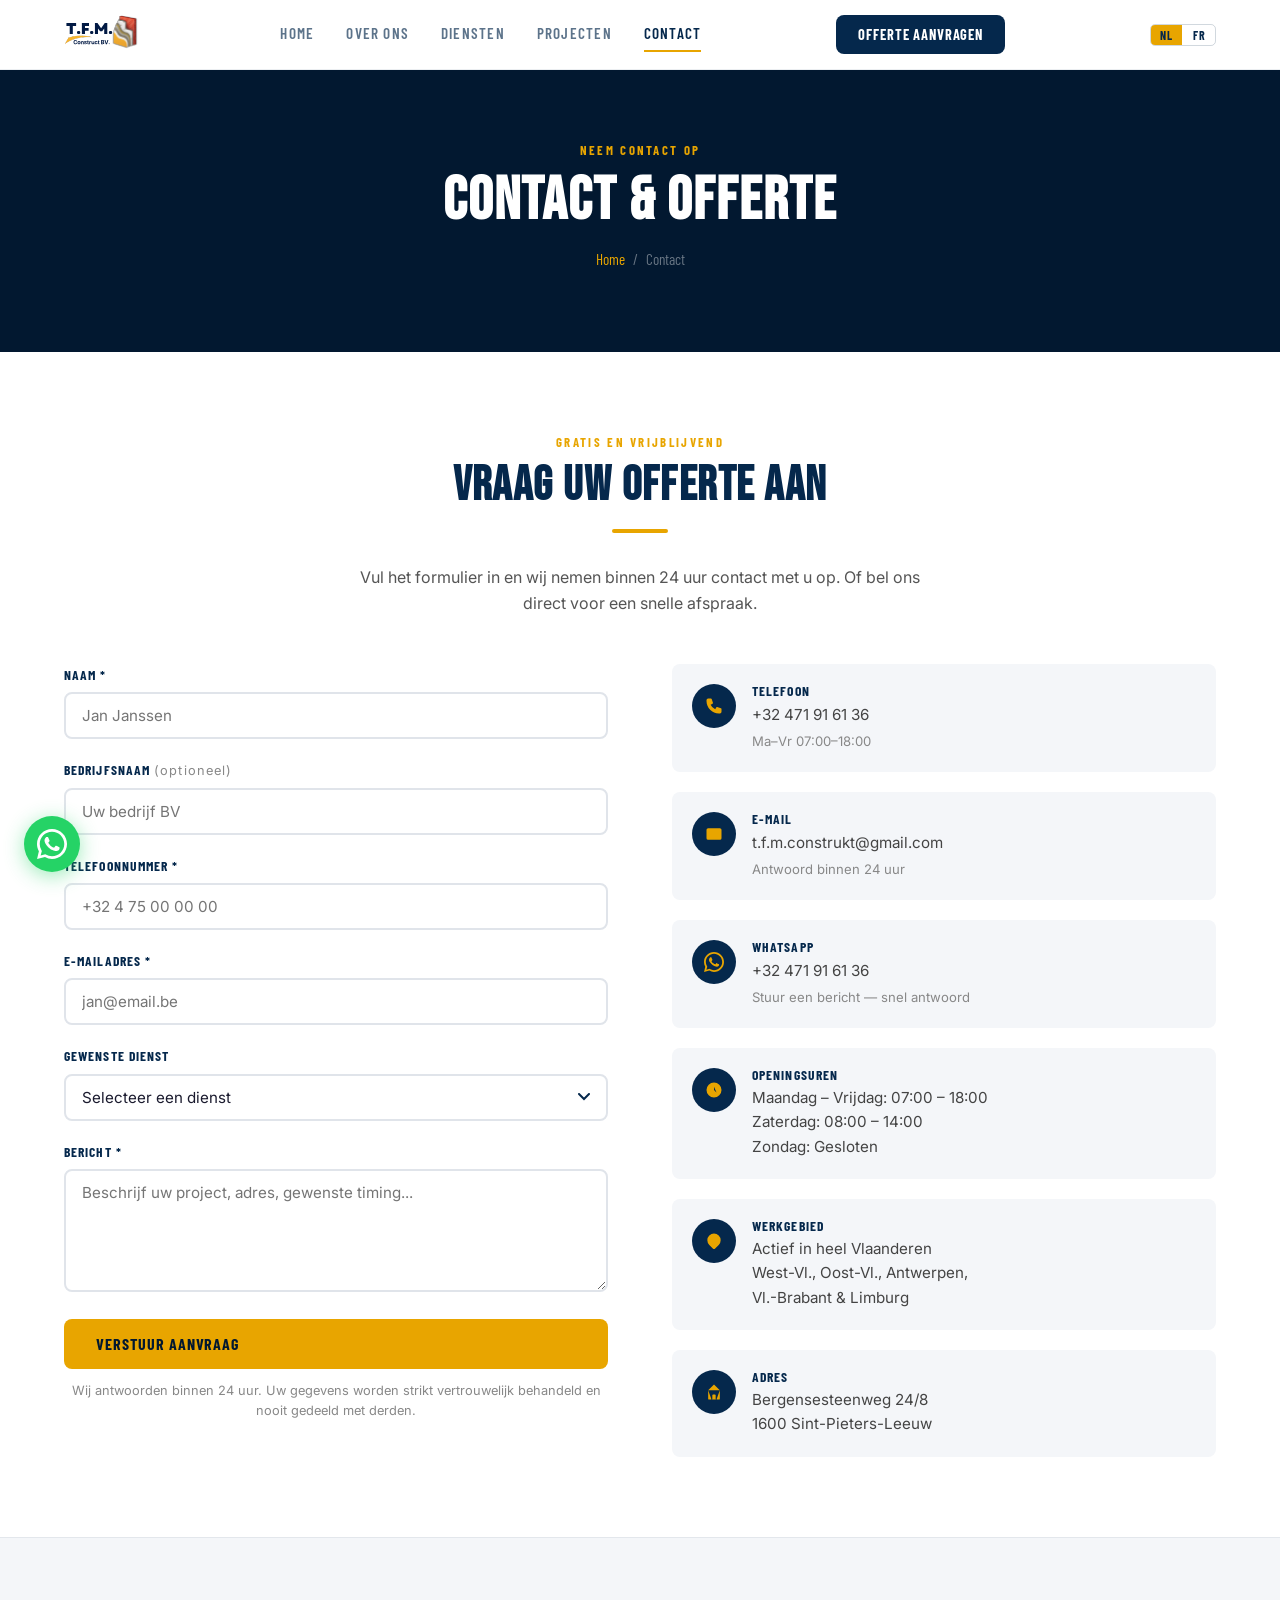
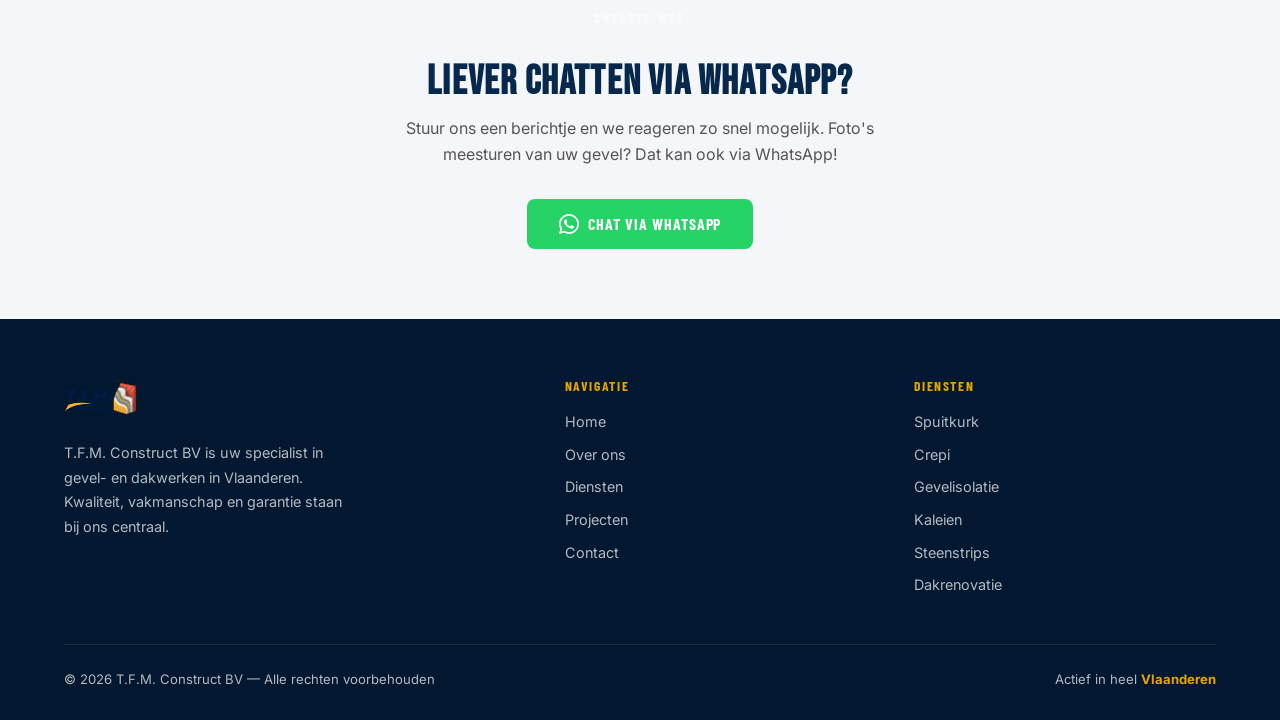
==== commit ae351e3f: "Update real company contact data and connect WhatsApp - Phone: +32 471 91 61 36 (Filip Teganciuc) - " ====
--- a/contact.html
+++ b/contact.html
@@ -140,7 +140,7 @@
           </div>
           <div>
             <h4 data-i18n="cnt.tel.label">Telefoon</h4>
-            <a href="tel:+3247500000">+32 475 00 00 00</a>
+            <a href="tel:+32471916136">+32 471 91 61 36</a>
             <p style="font-size:.82rem;color:#888;margin-top:.2rem" data-i18n="cnt.tel.sub">Ma&ndash;Vr 07:00&ndash;18:00</p>
           </div>
         </div>
@@ -150,7 +150,7 @@
           </div>
           <div>
             <h4 data-i18n="cnt.email.label">E-mail</h4>
-            <a href="mailto:info@tfmconstruct.be">info@tfmconstruct.be</a>
+            <a href="mailto:t.f.m.construkt@gmail.com">t.f.m.construkt@gmail.com</a>
             <p style="font-size:.82rem;color:#888;margin-top:.2rem" data-i18n="cnt.email.sub">Antwoord binnen 24 uur</p>
           </div>
         </div>
@@ -160,7 +160,7 @@
           </div>
           <div>
             <h4 data-i18n="cnt.wa.label">WhatsApp</h4>
-            <a href="https://wa.me/3247500000" target="_blank" rel="noopener">+32 475 00 00 00</a>
+            <a href="https://wa.me/32471916136" target="_blank" rel="noopener">+32 471 91 61 36</a>
             <p style="font-size:.82rem;color:#888;margin-top:.2rem" data-i18n="cnt.wa.sub">Stuur een bericht &mdash; snel antwoord</p>
           </div>
         </div>
@@ -180,6 +180,15 @@
           <div>
             <h4 data-i18n="cnt.werk.label">Werkgebied</h4>
             <p data-i18n="cnt.werk.val">Actief in heel Vlaanderen<br>West-Vl., Oost-Vl., Antwerpen,<br>Vl.-Brabant &amp; Limburg</p>
+          </div>
+        </div>
+        <div class="info-card">
+          <div class="info-icon">
+            <svg viewBox="0 0 24 24" xmlns="http://www.w3.org/2000/svg"><path d="M3 12l2-2m0 0l7-7 7 7M5 10v10a1 1 0 001 1h3m10-11l2 2m-2-2v10a1 1 0 01-1 1h-3m-6 0a1 1 0 001-1v-4a1 1 0 011-1h2a1 1 0 011 1v4a1 1 0 001 1m-6 0h6"/></svg>
+          </div>
+          <div>
+            <h4 data-i18n="cnt.adres.label">Adres</h4>
+            <p>Bergensesteenweg 24/8<br>1600 Sint-Pieters-Leeuw</p>
           </div>
         </div>
       </div>
@@ -193,7 +202,7 @@
     <p class="section-label" style="color:rgba(255,255,255,.6)" data-i18n="cnt.wa.section.label">Snelste weg</p>
     <h2 data-i18n="cnt.wa.h2">Liever chatten via WhatsApp?</h2>
     <p data-i18n="cnt.wa.p">Stuur ons een berichtje en we reageren zo snel mogelijk. Foto's meesturen van uw gevel? Dat kan ook via WhatsApp!</p>
-    <a href="https://wa.me/3247500000" class="btn-wa" target="_blank" rel="noopener">
+    <a href="https://wa.me/32471916136" class="btn-wa" target="_blank" rel="noopener">
       <svg viewBox="0 0 24 24" xmlns="http://www.w3.org/2000/svg"><path d="M17.472 14.382c-.297-.149-1.758-.867-2.03-.967-.273-.099-.471-.148-.67.15-.197.297-.767.966-.94 1.164-.173.199-.347.223-.644.075-.297-.15-1.255-.463-2.39-1.475-.883-.788-1.48-1.761-1.653-2.059-.173-.297-.018-.458.13-.606.134-.133.298-.347.446-.52.149-.174.198-.298.298-.497.099-.198.05-.371-.025-.52-.075-.149-.669-1.612-.916-2.207-.242-.579-.487-.5-.669-.51-.173-.008-.371-.01-.57-.01-.198 0-.52.074-.792.372-.272.297-1.04 1.016-1.04 2.479 0 1.462 1.065 2.875 1.213 3.074.149.198 2.096 3.2 5.077 4.487.709.306 1.262.489 1.694.625.712.227 1.36.195 1.871.118.571-.085 1.758-.719 2.006-1.413.248-.694.248-1.289.173-1.413-.074-.124-.272-.198-.57-.347z"/><path d="M12 0C5.373 0 0 5.373 0 12c0 2.115.549 4.1 1.51 5.83L.057 24l6.304-1.654A11.954 11.954 0 0012 24c6.627 0 12-5.373 12-12S18.627 0 12 0zm0 21.818a9.817 9.817 0 01-5.012-1.375l-.36-.213-3.732.979.997-3.64-.235-.374A9.818 9.818 0 012.182 12C2.182 6.57 6.57 2.182 12 2.182 17.43 2.182 21.818 6.57 21.818 12c0 5.43-4.388 9.818-9.818 9.818z"/></svg>
       <span data-i18n="cnt.wa.btn">Chat via WhatsApp</span>
     </a>
@@ -237,7 +246,7 @@
   </div>
 </footer>
 
-<a href="https://wa.me/3247500000" class="wa-float" target="_blank" rel="noopener" aria-label="WhatsApp">
+<a href="https://wa.me/32471916136" class="wa-float" target="_blank" rel="noopener" aria-label="WhatsApp">
   <svg viewBox="0 0 24 24" xmlns="http://www.w3.org/2000/svg"><path d="M17.472 14.382c-.297-.149-1.758-.867-2.03-.967-.273-.099-.471-.148-.67.15-.197.297-.767.966-.94 1.164-.173.199-.347.223-.644.075-.297-.15-1.255-.463-2.39-1.475-.883-.788-1.48-1.761-1.653-2.059-.173-.297-.018-.458.13-.606.134-.133.298-.347.446-.52.149-.174.198-.298.298-.497.099-.198.05-.371-.025-.52-.075-.149-.669-1.612-.916-2.207-.242-.579-.487-.5-.669-.51-.173-.008-.371-.01-.57-.01-.198 0-.52.074-.792.372-.272.297-1.04 1.016-1.04 2.479 0 1.462 1.065 2.875 1.213 3.074.149.198 2.096 3.2 5.077 4.487.709.306 1.262.489 1.694.625.712.227 1.36.195 1.871.118.571-.085 1.758-.719 2.006-1.413.248-.694.248-1.289.173-1.413-.074-.124-.272-.198-.57-.347z"/><path d="M12 0C5.373 0 0 5.373 0 12c0 2.115.549 4.1 1.51 5.83L.057 24l6.304-1.654A11.954 11.954 0 0012 24c6.627 0 12-5.373 12-12S18.627 0 12 0zm0 21.818a9.817 9.817 0 01-5.012-1.375l-.36-.213-3.732.979.997-3.64-.235-.374A9.818 9.818 0 012.182 12C2.182 6.57 6.57 2.182 12 2.182 17.43 2.182 21.818 6.57 21.818 12c0 5.43-4.388 9.818-9.818 9.818z"/></svg>
 </a>
 <!-- No sticky CTA on contact page itself — user is already here -->
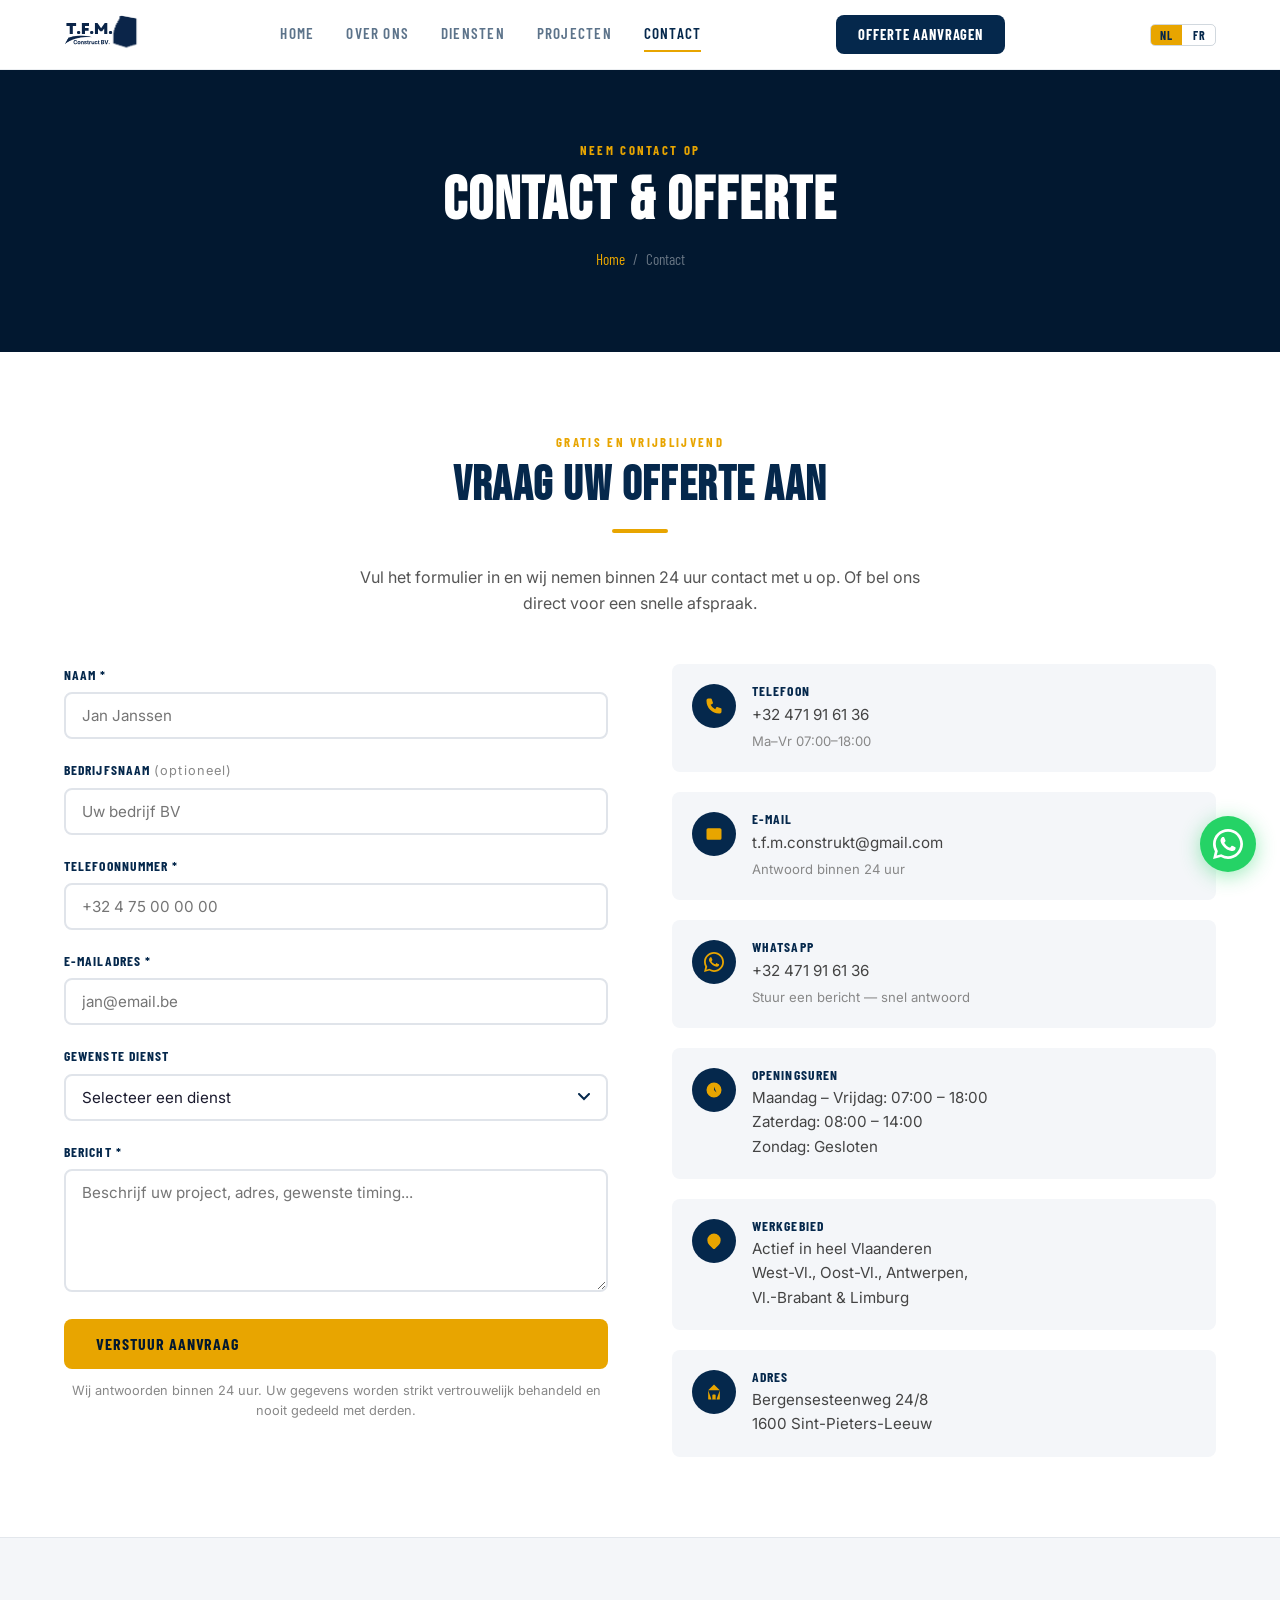
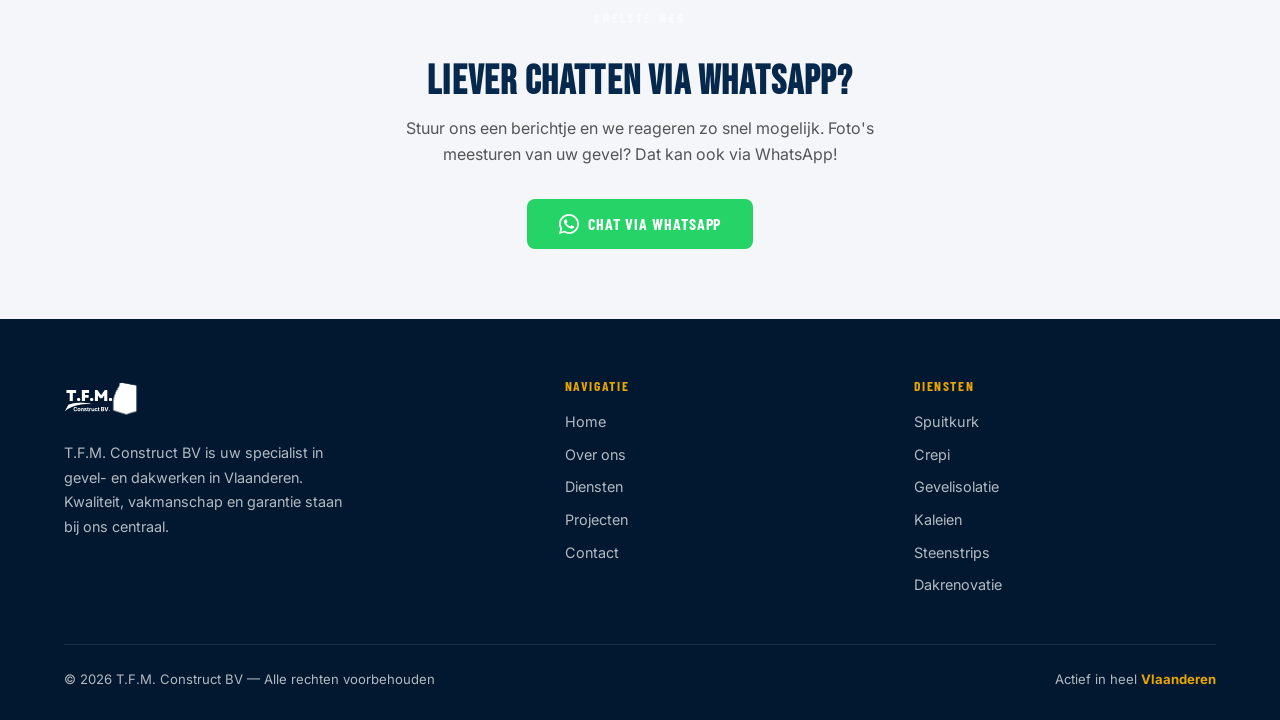
==== commit f075e1e7: "Fix logos: navy filter on header, white on footer; fix kaleien photo in diensten" ====
--- a/contact.html
+++ b/contact.html
@@ -214,7 +214,7 @@
   <div class="si">
     <div class="footer-grid">
       <div class="footer-brand">
-        <img src="logo.svg" class="logo-img" alt="T.F.M. Construct BV" width="160" height="90" loading="lazy">
+        <img src="logo.svg" class="logo-img logo-white" alt="T.F.M. Construct BV" width="160" height="90" loading="lazy">
         <p data-i18n="footer.brand">T.F.M. Construct BV is uw specialist in gevel- en dakwerken in Vlaanderen. Kwaliteit, vakmanschap en garantie staan bij ons centraal.</p>
       </div>
       <div>
@@ -251,6 +251,7 @@
 </a>
 <!-- No sticky CTA on contact page itself — user is already here -->
 
+<div class="mobile-cta-bar"><a href="contact.html" data-i18n="nav.cta">Offerte aanvragen</a></div>
 <script src="lang.js" defer></script>
 <script src="main.js" defer></script>
 </body>
--- a/style.css
+++ b/style.css
@@ -53,7 +53,8 @@
 .nav{position:fixed;top:0;left:0;right:0;z-index:1000;height:70px;background:#fff;border-bottom:1px solid rgba(5,40,76,.08);display:flex;align-items:center;transition:box-shadow var(--transition)}
 .nav.scrolled{box-shadow:0 2px 20px rgba(5,40,76,.12);border-bottom-color:transparent}
 .nav-inner{max-width:1200px;width:100%;margin:0 auto;padding:0 24px;display:flex;align-items:center;justify-content:space-between}
-.logo-img{height:46px;width:auto;max-width:140px}
+.logo-img{height:46px;width:auto;max-width:140px;filter:brightness(0) saturate(100%) invert(13%) sepia(77%) saturate(827%) hue-rotate(184deg) brightness(91%) contrast(103%)}
+.logo-img.logo-white{filter:brightness(0) invert(1)}
 .nav-links{display:flex;align-items:center;gap:2rem}
 .nav-links a{font-family:'Barlow Condensed',sans-serif;font-weight:600;font-size:.95rem;letter-spacing:.08em;text-transform:uppercase;color:rgba(5,40,76,.65);transition:color var(--transition);padding:.25rem 0;border-bottom:2px solid transparent}
 .nav-links a:hover,.nav-links a.active{color:var(--navy);border-bottom-color:var(--gold)}
@@ -82,8 +83,8 @@
 
 /* ---------- Hero base ---------- */
 .hero{position:relative;min-height:100vh;display:flex;align-items:center;overflow:hidden}
-.hero-bg{position:absolute;inset:0;background-size:cover;background-position:center;background-repeat:no-repeat}
-.hero-overlay{position:absolute;inset:0;background:linear-gradient(135deg,rgba(2,24,48,.85) 0%,rgba(5,40,76,.6) 100%)}
+.hero-bg{position:absolute;inset:0;background-size:cover;background-position:center 60%;background-repeat:no-repeat}
+.hero-overlay{position:absolute;inset:0;background:linear-gradient(135deg,rgba(2,24,48,.72) 0%,rgba(5,40,76,.4) 100%)}
 .hero-content{position:relative;z-index:2;color:var(--white)}
 .hero-label{font-family:'Barlow Condensed',sans-serif;font-weight:700;font-size:.85rem;letter-spacing:.2em;text-transform:uppercase;color:var(--gold);margin-bottom:1rem}
 .hero h1{font-size:clamp(2.8rem,6vw,5rem);color:var(--white);margin-bottom:1rem;max-width:800px}
@@ -196,13 +197,17 @@
 .wa-section p{color:#555;max-width:500px;margin:0 auto 2rem}
 
 /* ---------- Floating WhatsApp button ---------- */
-.wa-float{position:fixed;bottom:28px;left:24px;z-index:900;width:56px;height:56px;background:#25D366;border-radius:50%;display:flex;align-items:center;justify-content:center;box-shadow:0 4px 20px rgba(37,211,102,.45);animation:waPulse 2.5s infinite}
+.wa-float{position:fixed;bottom:28px;right:24px;z-index:900;width:56px;height:56px;background:#25D366;border-radius:50%;display:flex;align-items:center;justify-content:center;box-shadow:0 4px 20px rgba(37,211,102,.45);animation:waPulse 2.5s infinite}
 .wa-float svg{width:30px;height:30px;fill:#fff}
 .wa-float:hover{background:#1ebe5a;animation:none;transform:scale(1.1)}
 @keyframes waPulse{0%,100%{box-shadow:0 4px 20px rgba(37,211,102,.45)}50%{box-shadow:0 4px 32px rgba(37,211,102,.75),0 0 0 8px rgba(37,211,102,.12)}}
 
-/* ---------- Sticky CTA (bottom-right) ---------- */
-.sticky-cta{position:fixed;bottom:28px;right:24px;z-index:900;font-family:'Barlow Condensed',sans-serif;font-weight:700;font-size:.9rem;letter-spacing:.06em;text-transform:uppercase;background:var(--gold);color:var(--navy-dk);padding:.65rem 1.4rem;border-radius:50px;box-shadow:0 4px 20px rgba(232,165,0,.45);animation:ctaPulse 2.5s infinite;transition:opacity .3s,transform .3s}
+/* ---------- Mobile bottom CTA bar ---------- */
+.mobile-cta-bar{display:none;position:fixed;bottom:0;left:0;right:0;z-index:950;background:var(--gold);padding:14px 20px;box-shadow:0 -4px 20px rgba(0,0,0,.18)}
+.mobile-cta-bar a{display:block;width:100%;text-align:center;font-family:'Barlow Condensed',sans-serif;font-weight:700;font-size:1.05rem;letter-spacing:.1em;text-transform:uppercase;color:var(--navy-dk);text-decoration:none}
+
+/* ---------- Sticky CTA (bottom-left) ---------- */
+.sticky-cta{position:fixed;bottom:28px;left:24px;z-index:900;font-family:'Barlow Condensed',sans-serif;font-weight:700;font-size:.9rem;letter-spacing:.06em;text-transform:uppercase;background:var(--gold);color:var(--navy-dk);padding:.65rem 1.4rem;border-radius:50px;box-shadow:0 4px 20px rgba(232,165,0,.45);animation:ctaPulse 2.5s infinite;transition:opacity .3s,transform .3s}
 .sticky-cta:hover{background:var(--gold-lt);animation:none;transform:translateY(-2px)}
 .sticky-cta.hidden{opacity:0;pointer-events:none;transform:translateY(10px)}
 @keyframes ctaPulse{0%,100%{box-shadow:0 4px 20px rgba(232,165,0,.45)}50%{box-shadow:0 4px 32px rgba(232,165,0,.75),0 0 0 8px rgba(232,165,0,.12)}}
@@ -326,11 +331,13 @@
   /* Kaart */
   .map-wrap{flex-direction:column;gap:1.5rem}
   /* Floating knoppen — kleiner op mobiel */
-  .wa-float{width:48px;height:48px;bottom:20px;left:16px}
+  .wa-float{width:48px;height:48px;bottom:20px;right:16px}
   .wa-float svg{width:24px;height:24px}
-  .sticky-cta{font-size:.8rem;padding:.55rem 1.1rem;bottom:20px;right:16px}
+  .sticky-cta{font-size:.8rem;padding:.55rem 1.1rem;bottom:20px;left:16px}
   /* Hero */
   .hero{min-height:90vh}
+  .hero-bg{background-position:center 60%}
+  .hero-overlay{background:linear-gradient(180deg,rgba(2,24,48,.55) 0%,rgba(5,40,76,.75) 100%)}
   .hero-sub{font-size:1rem}
   .hero-btns{gap:.75rem}
   /* Page hero */
@@ -372,6 +379,10 @@
   .lb-prev,.lb-next{padding:8px 12px;font-size:1.5rem}
   /* Floating knoppen — op heel klein scherm */
   .sticky-cta{display:none}
+  .wa-float{bottom:70px;right:16px;width:50px;height:50px}
+  /* Vaste onderste balk op mobiel */
+  .mobile-cta-bar{display:flex}
+  body{padding-bottom:56px}
 }
 
 /* ---------- LIGHTBOX ---------- */
